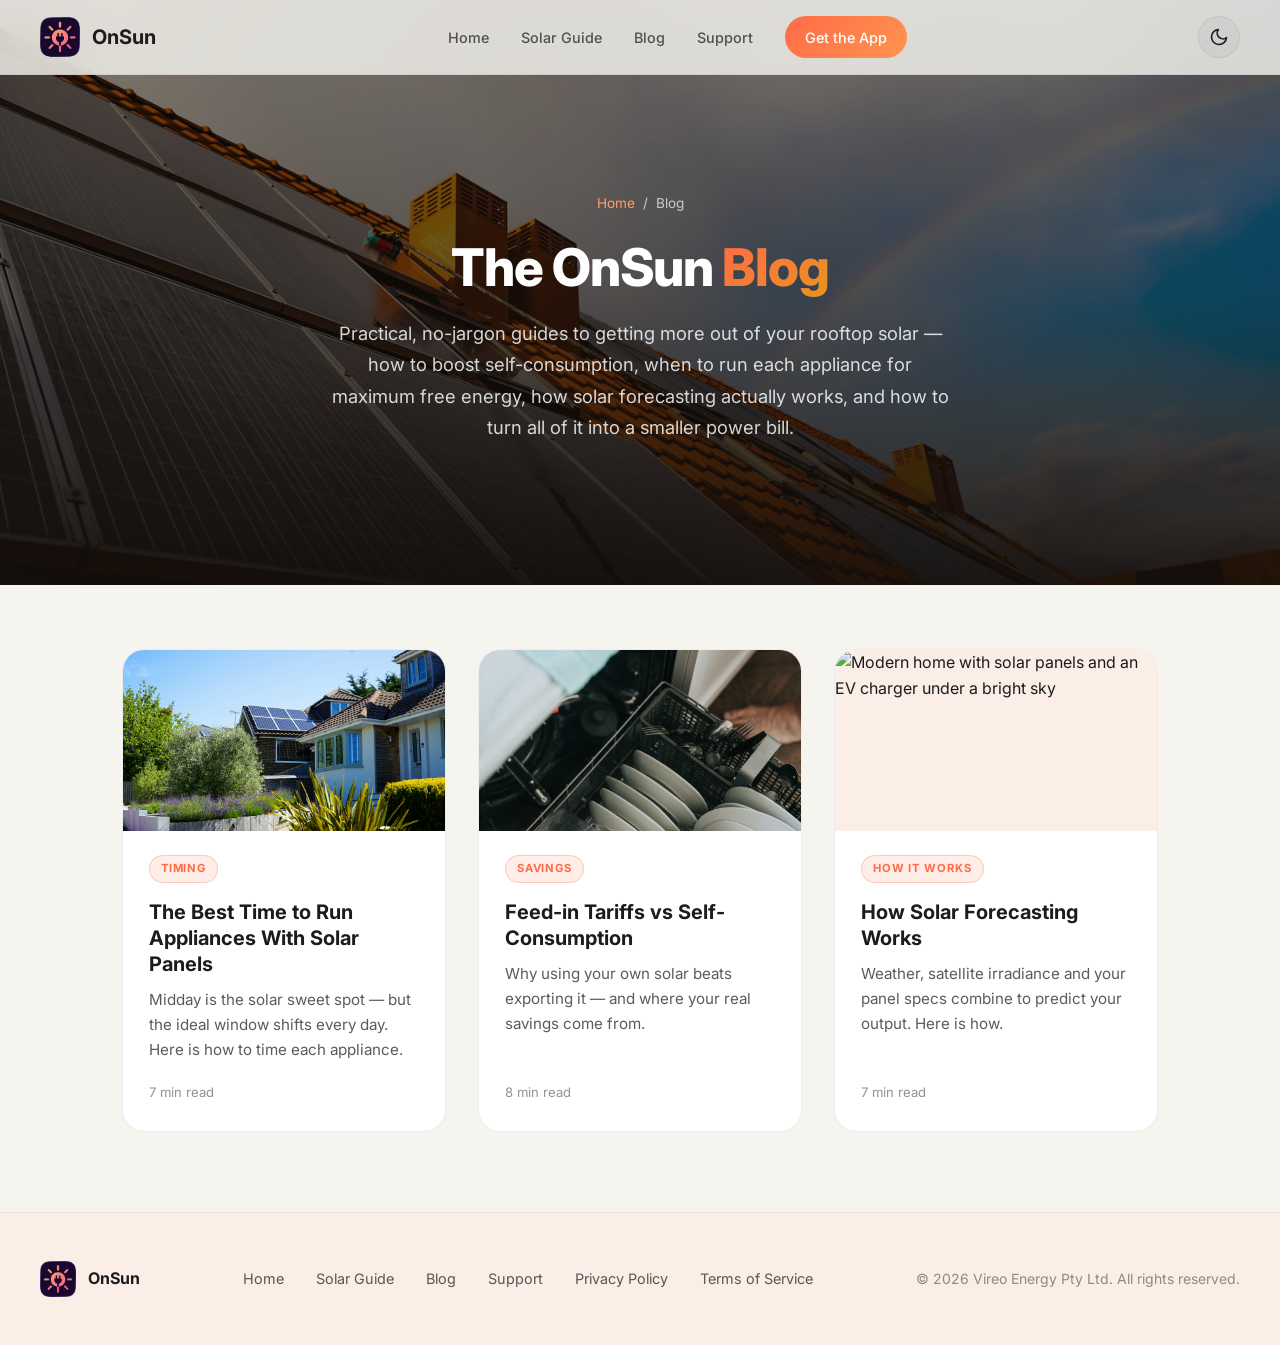
==== blog/index.html @ 66eafb75 "feat(site): redesign site + legal docs to Apricot theme with light/dark toggle + SEO blog Redesign t" ====
<!DOCTYPE html>
<html lang="en" data-theme="light">
<head>
  <!-- Google tag (gtag.js) -->
  <script async src="https://www.googletagmanager.com/gtag/js?id=G-8LWRQXQ2J5"></script>
  <script>
    window.dataLayer = window.dataLayer || [];
    function gtag(){dataLayer.push(arguments);}
    gtag('js', new Date());
    gtag('config', 'G-8LWRQXQ2J5');
  </script>
  <!-- Theme bootstrap (anti-flash): apply saved theme before paint; light (white) default -->
    <script>(function(){try{var t=localStorage.getItem('onsun-theme');document.documentElement.setAttribute('data-theme',t==='dark'?'dark':'light');}catch(e){document.documentElement.setAttribute('data-theme','light');}})();</script>
  <meta charset="UTF-8">
  <meta name="viewport" content="width=device-width, initial-scale=1.0">
  <meta name="theme-color" content="#f6f4ef">
  <title>OnSun Blog — Solar Savings, Self-Consumption & Forecasting Tips</title>
  <meta name="description" content="Practical guides on getting more from your rooftop solar: the best time to run appliances, feed-in tariffs vs self-consumption, how solar forecasting works, and how to cut your power bill.">
  <meta name="robots" content="index, follow, max-snippet:-1, max-image-preview:large">
  <meta name="author" content="Vireo Energy Pty Ltd">
  <link rel="canonical" href="https://onsun.app/blog/index.html">
  <link rel="sitemap" type="application/xml" href="https://onsun.app/sitemap.xml">
  <link rel="alternate" hreflang="en" href="https://onsun.app/blog/index.html">
  <link rel="alternate" hreflang="x-default" href="https://onsun.app/blog/index.html">
  <link rel="icon" type="image/svg+xml" href="../assets/favicon/favicon.svg">
  <link rel="icon" type="image/png" sizes="96x96" href="../assets/favicon/favicon-96x96.png">
  <link rel="icon" sizes="any" href="../assets/favicon/favicon.ico">
  <link rel="apple-touch-icon" href="../assets/favicon/apple-touch-icon.png">
  <link rel="manifest" href="../assets/favicon/site.webmanifest">
  <meta property="og:title" content="OnSun Blog — Solar Savings, Self-Consumption & Forecasting Tips">
  <meta property="og:description" content="Practical guides on getting more from your rooftop solar: the best time to run appliances, feed-in tariffs vs self-consumption, how solar forecasting works, and how to cut your power bill.">
  <meta property="og:image" content="https://onsun.app/assets/joshua-bowers-0SyvPKyZc-M-unsplash.jpg">
  <meta property="og:url" content="https://onsun.app/blog/index.html">
  <meta property="og:type" content="article">
  <meta property="og:site_name" content="OnSun">
  <meta name="twitter:card" content="summary_large_image">
  <meta name="twitter:title" content="OnSun Blog — Solar Savings, Self-Consumption & Forecasting Tips">
  <meta name="twitter:description" content="Practical guides on getting more from your rooftop solar: the best time to run appliances, feed-in tariffs vs self-consumption, how solar forecasting works, and how to cut your power bill.">
  <meta name="twitter:image" content="https://onsun.app/assets/joshua-bowers-0SyvPKyZc-M-unsplash.jpg">
  <link rel="preconnect" href="https://fonts.googleapis.com">
  <link rel="preconnect" href="https://fonts.gstatic.com" crossorigin>
  <link href="https://fonts.googleapis.com/css2?family=Inter:wght@400;500;600;700;800&display=swap" rel="stylesheet">
  <link rel="stylesheet" href="../assets/css/onsun.css">

  <!-- Structured Data - Blog WebPage -->
  <script type="application/ld+json">
  {
    "@context": "https://schema.org",
    "@type": "Blog",
    "name": "OnSun Blog",
    "description": "Practical guides on getting more from your rooftop solar: the best time to run appliances, feed-in tariffs vs self-consumption, how solar forecasting works, and how to cut your power bill.",
    "url": "https://onsun.app/blog/index.html",
    "publisher": {
      "@type": "Organization",
      "name": "Vireo Energy Pty Ltd",
      "logo": {
        "@type": "ImageObject",
        "url": "https://onsun.app/assets/image%20367.png"
      }
    },
    "blogPost": [
      {
        "@type": "BlogPosting",
        "headline": "The Best Time to Run Appliances With Solar Panels",
        "description": "Midday is the solar sweet spot — but the ideal window shifts every day. Here is how to time each appliance.",
        "url": "https://onsun.app/blog/best-time-to-run-appliances-with-solar.html",
        "image": "https://onsun.app/assets/watt-a-lot-gqpuuF3a2tY-unsplash.jpg",
        "author": { "@type": "Organization", "name": "Vireo Energy Pty Ltd" }
      },
      {
        "@type": "BlogPosting",
        "headline": "Feed-in Tariffs vs Self-Consumption",
        "description": "Why using your own solar beats exporting it — and where your real savings come from.",
        "url": "https://onsun.app/blog/feed-in-tariff-vs-self-consumption.html",
        "image": "https://onsun.app/assets/nathan-dumlao-mAWTLZIjI8k-unsplash.jpg",
        "author": { "@type": "Organization", "name": "Vireo Energy Pty Ltd" }
      },
      {
        "@type": "BlogPosting",
        "headline": "How Solar Forecasting Works",
        "description": "Weather, satellite irradiance and your panel specs combine to predict your output. Here is how.",
        "url": "https://onsun.app/blog/how-solar-forecasting-works.html",
        "image": "https://onsun.app/assets/zaptec-DQQ2jvg-mjI-unsplash.jpg",
        "author": { "@type": "Organization", "name": "Vireo Energy Pty Ltd" }
      }
    ]
  }
  </script>

  <!-- Structured Data - BreadcrumbList -->
  <script type="application/ld+json">
  {
    "@context": "https://schema.org",
    "@type": "BreadcrumbList",
    "itemListElement": [
      {
        "@type": "ListItem",
        "position": 1,
        "name": "Home",
        "item": "https://onsun.app"
      },
      {
        "@type": "ListItem",
        "position": 2,
        "name": "Blog",
        "item": "https://onsun.app/blog/index.html"
      }
    ]
  }
  </script>
</head>
<body>
  <!-- Navigation -->
  <nav id="navbar">
    <div class="nav-container">
      <a href="../index.html" class="nav-logo">
        <img src="../assets/image%20367.png" alt="OnSun solar forecast app logo" width="400" height="400">
        <span>OnSun</span>
      </a>
      <div class="nav-links" id="nav-links">
        <a href="../index.html" class="nav-link-item">Home</a>
        <a href="../solar-guide.html" class="nav-link-item">Solar Guide</a>
        <a href="index.html" class="nav-link-item">Blog</a>
        <a href="../support.html" class="nav-link-item">Support</a>
        <a href="../index.html#download" class="nav-cta nav-link-item">Get the App</a>
      </div>
      <div class="nav-actions">
        <button class="theme-toggle" type="button" aria-label="Switch to light theme" aria-pressed="false" title="Toggle light / dark theme">
          <svg class="icon-sun" viewBox="0 0 24 24" fill="none" stroke="currentColor" stroke-width="2" stroke-linecap="round" stroke-linejoin="round"><circle cx="12" cy="12" r="4"></circle><path d="M12 2v2M12 20v2M4.93 4.93l1.41 1.41M17.66 17.66l1.41 1.41M2 12h2M20 12h2M4.93 19.07l1.41-1.41M17.66 6.34l1.41-1.41"></path></svg>
          <svg class="icon-moon" viewBox="0 0 24 24" fill="none" stroke="currentColor" stroke-width="2" stroke-linecap="round" stroke-linejoin="round"><path d="M21 12.79A9 9 0 1 1 11.21 3 7 7 0 0 0 21 12.79z"></path></svg>
        </button>
        <button class="nav-hamburger" id="nav-hamburger" aria-label="Toggle menu" aria-expanded="false">
          <span></span><span></span><span></span>
        </button>
      </div>
    </div>
  </nav>

  <!-- Hero with real photo -->
  <section class="guide-hero">
    <div class="guide-hero-bg">
      <img src="../assets/joshua-bowers-0SyvPKyZc-M-unsplash.jpg" alt="Rooftop solar panels glowing under a clear blue sky on a sunny day" width="2400" height="1600">
    </div>
    <div class="guide-hero-content">
      <div class="breadcrumb">
        <a href="../index.html">Home</a>
        <span>/</span>
        <span>Blog</span>
      </div>
      <h1>The OnSun <span>Blog</span></h1>
      <p class="lead">
        Practical, no-jargon guides to getting more out of your rooftop solar — how to boost self-consumption, when to run each appliance for maximum free energy, how solar forecasting actually works, and how to turn all of it into a smaller power bill.
      </p>
    </div>
  </section>

  <!-- Blog cards -->
  <section class="blog-section">
    <div class="blog-grid">
      <a class="blog-card" href="best-time-to-run-appliances-with-solar.html">
        <div class="blog-card-media"><img src="../assets/watt-a-lot-gqpuuF3a2tY-unsplash.jpg" alt="Rooftop solar panels with a rainbow arcing across the sky behind them" loading="lazy"></div>
        <div class="blog-card-body">
          <span class="blog-card-tag">Timing</span>
          <h2 class="blog-card-title">The Best Time to Run Appliances With Solar Panels</h2>
          <p class="blog-card-excerpt">Midday is the solar sweet spot — but the ideal window shifts every day. Here is how to time each appliance.</p>
          <div class="blog-card-meta"><span>7 min read</span></div>
        </div>
      </a>

      <a class="blog-card" href="feed-in-tariff-vs-self-consumption.html">
        <div class="blog-card-media"><img src="../assets/nathan-dumlao-mAWTLZIjI8k-unsplash.jpg" alt="Person reviewing a household electricity bill at a kitchen table" loading="lazy"></div>
        <div class="blog-card-body">
          <span class="blog-card-tag">Savings</span>
          <h2 class="blog-card-title">Feed-in Tariffs vs Self-Consumption</h2>
          <p class="blog-card-excerpt">Why using your own solar beats exporting it — and where your real savings come from.</p>
          <div class="blog-card-meta"><span>8 min read</span></div>
        </div>
      </a>

      <a class="blog-card" href="how-solar-forecasting-works.html">
        <div class="blog-card-media"><img src="../assets/zaptec-DQQ2jvg-mjI-unsplash.jpg" alt="Modern home with solar panels and an EV charger under a bright sky" loading="lazy"></div>
        <div class="blog-card-body">
          <span class="blog-card-tag">How it works</span>
          <h2 class="blog-card-title">How Solar Forecasting Works</h2>
          <p class="blog-card-excerpt">Weather, satellite irradiance and your panel specs combine to predict your output. Here is how.</p>
          <div class="blog-card-meta"><span>7 min read</span></div>
        </div>
      </a>
    </div>
  </section>

  <!-- Footer -->
  <footer>
    <div class="footer-container">
      <div class="footer-logo">
        <img src="../assets/image%20367.png" alt="OnSun solar forecast app logo" width="400" height="400">
        <span>OnSun</span>
      </div>
      <div class="footer-links">
        <a href="../index.html">Home</a>
        <a href="../solar-guide.html">Solar Guide</a>
        <a href="index.html">Blog</a>
        <a href="../support.html">Support</a>
        <a href="../privacy-policy.html">Privacy Policy</a>
        <a href="../terms-of-service.html">Terms of Service</a>
      </div>
      <div class="footer-copyright">&copy; 2026 Vireo Energy Pty Ltd. All rights reserved.</div>
    </div>
  </footer>

  <script src="../assets/js/onsun.js" defer></script>
</body>
</html>
---- assets/css/onsun.css ----
/* ==========================================================================
   OnSun — Apricot theme system (website)
   --------------------------------------------------------------------------
   Single source of truth for the marketing + legal + blog pages. Mirrors the
   Flutter app's "Apricot" design language:

     • Light  ("Apricot Paper") — warm cream canvas, white cards, ink text,
                                   coral + peach brand, deep-green savings.
     • Dark   ("Apricot Night") — warm espresso canvas, lifted warm cards,
                                   cream text, brightened coral + gold brand,
                                   mint savings. This is the DEFAULT theme.

   Theme is selected via [data-theme] on <html> (set by an anti-flash inline
   script + assets/js/onsun.js). Dark is the default; light is an override.
   Every colour is a CSS variable so the toggle is a single attribute flip.
   Legacy variable names (--bg-primary, --accent-pink, …) are kept as aliases
   so existing page markup needs no per-rule rewrites.
   ========================================================================== */

/* --------------------------------------------------------------------------
   1. Design tokens
   -------------------------------------------------------------------------- */
:root {
  /* LIGHT — Apricot Paper (DEFAULT / white theme — mirrors the app) */
  --bg-primary: #f6f4ef;
  --bg-secondary: #fbeee7;
  --bg-card: #ffffff;
  --bg-card-2: #ffffff;
  --surface-soft: rgba(28, 28, 30, 0.03);

  --ink: #1c1c1e;
  --text-primary: #1c1c1e;
  --text-secondary: rgba(28, 28, 30, 0.72);
  --text-muted: rgba(28, 28, 30, 0.48);

  --coral: #ff6b47;
  --coral-2: #f5512e;
  --peach: #ff9e6b;
  --gold: #e8941f;
  --green: #1a8f3f;

  --border: rgba(28, 28, 30, 0.08);
  --border-strong: rgba(28, 28, 30, 0.14);
  --hairline: rgba(28, 28, 30, 0.06);

  --nav-bg: rgba(246, 244, 239, 0.82);
  --nav-bg-solid: rgba(246, 244, 239, 0.95);
  --nav-bg-mobile: rgba(246, 244, 239, 0.98);

  --gradient-accent: linear-gradient(135deg, #ff6b47 0%, #ff9450 100%);
  --gradient-warm: linear-gradient(135deg, #ff6b47 0%, #e8941f 100%);
  --gradient-hero:
    radial-gradient(ellipse 80% 60% at 12% -5%, rgba(255, 231, 223, 0.95) 0%, transparent 60%),
    radial-gradient(ellipse 70% 55% at 88% 8%, rgba(255, 241, 201, 0.85) 0%, transparent 58%),
    radial-gradient(ellipse 95% 75% at 50% 108%, rgba(229, 224, 214, 0.7) 0%, transparent 62%),
    #f6f4ef;
  --gradient-glow: radial-gradient(ellipse at 50% 0%, rgba(255, 107, 71, 0.1) 0%, transparent 55%);
  --gradient-coral-block: linear-gradient(135deg, #ff6b47 0%, #ff9450 55%, #f0a52e 100%);

  --shadow-card: 0 20px 50px rgba(214, 138, 90, 0.16);
  --shadow-card-hover: 0 28px 60px rgba(214, 138, 90, 0.24);
  --shadow-coral: 0 16px 40px rgba(255, 107, 71, 0.3);

  --chip-bg: rgba(255, 107, 71, 0.12);
  --chip-border: rgba(255, 107, 71, 0.28);
  --code-bg: rgba(255, 107, 71, 0.12);

  --orb-1: rgba(255, 167, 122, 0.35);
  --orb-2: rgba(255, 224, 150, 0.4);
  --orb-3: rgba(255, 190, 140, 0.32);

  /* Radii (mirrors the app's AppShapes scale) */
  --r-hero: 26px;
  --r-card: 22px;
  --r-panel: 18px;
  --r-media: 14px;
  --r-pill: 999px;

  /* Legacy aliases (kept so old rules / inline refs resolve) */
  --accent-pink: var(--coral);
  --accent-coral: var(--coral-2);
  --accent-teal: var(--gold);
  --accent-green: var(--green);

  color-scheme: light;
}

[data-theme="dark"] {
  /* DARK — the original OnSun website palette (midnight indigo + pink + teal),
     preserved as the dark option per request. */
  --bg-primary: #0a0a1a;
  --bg-secondary: #12122a;
  --bg-card: #1a1a3e;
  --bg-card-2: #222252;
  --surface-soft: rgba(255, 255, 255, 0.03);

  --ink: #ffffff;
  --text-primary: #ffffff;
  --text-secondary: #a0a0b8;
  --text-muted: #6b6b8a;

  --coral: #ff4d8d;
  --coral-2: #ff6b6b;
  --peach: #ff6b6b;
  --gold: #00d4aa;
  --green: #00d4aa;

  --border: rgba(255, 255, 255, 0.08);
  --border-strong: rgba(255, 255, 255, 0.12);
  --hairline: rgba(255, 255, 255, 0.05);

  --nav-bg: rgba(10, 10, 26, 0.8);
  --nav-bg-solid: rgba(10, 10, 26, 0.95);
  --nav-bg-mobile: rgba(10, 10, 26, 0.98);

  --gradient-accent: linear-gradient(135deg, #ff4d8d 0%, #ff6b6b 100%);
  --gradient-warm: linear-gradient(135deg, #ff4d8d 0%, #ff6b6b 100%);
  --gradient-hero: linear-gradient(135deg, #0a0a1a 0%, #1a1a3e 50%, #0d0d24 100%);
  --gradient-glow: radial-gradient(ellipse at 50% 0%, rgba(255, 77, 141, 0.3) 0%, transparent 50%);
  --gradient-coral-block: linear-gradient(135deg, #0a0a1a 0%, #1a1a3e 50%, #0d0d24 100%);

  --shadow-card: 0 20px 60px rgba(0, 0, 0, 0.3);
  --shadow-card-hover: 0 30px 60px rgba(0, 0, 0, 0.45);
  --shadow-coral: 0 10px 30px rgba(255, 77, 141, 0.4);

  --chip-bg: rgba(255, 77, 141, 0.15);
  --chip-border: rgba(255, 77, 141, 0.3);
  --code-bg: rgba(255, 77, 141, 0.15);

  --orb-1: rgba(255, 77, 141, 0.6);
  --orb-2: rgba(0, 212, 170, 0.4);
  --orb-3: rgba(255, 107, 107, 0.5);

  color-scheme: dark;
}

/* --------------------------------------------------------------------------
   2. Reset + base
   -------------------------------------------------------------------------- */
* { margin: 0; padding: 0; box-sizing: border-box; }

html { scroll-behavior: smooth; -webkit-text-size-adjust: 100%; }

body {
  font-family: 'Inter', -apple-system, BlinkMacSystemFont, 'Segoe UI', Roboto, sans-serif;
  background: var(--bg-primary);
  color: var(--text-primary);
  line-height: 1.6;
  overflow-x: hidden;
  -webkit-font-smoothing: antialiased;
  -moz-osx-font-smoothing: grayscale;
  transition: background 0.4s ease, color 0.4s ease;
}

img { max-width: 100%; }
::selection { background: rgba(255, 122, 83, 0.3); color: var(--text-primary); }

/* --------------------------------------------------------------------------
   3. Animations
   -------------------------------------------------------------------------- */
@keyframes fadeInUp { from { opacity: 0; transform: translateY(40px); } to { opacity: 1; transform: translateY(0); } }
@keyframes fadeIn { from { opacity: 0; } to { opacity: 1; } }
@keyframes float { 0%, 100% { transform: translateY(0); } 50% { transform: translateY(-20px); } }
@keyframes pulse { 0%, 100% { transform: scale(1); } 50% { transform: scale(1.05); } }
@keyframes glow {
  0%, 100% { box-shadow: 0 10px 30px rgba(255, 122, 83, 0.35); }
  50% { box-shadow: 0 14px 44px rgba(255, 122, 83, 0.5), 0 0 60px rgba(255, 122, 83, 0.25); }
}
@keyframes rotate { from { transform: rotate(0deg); } to { transform: rotate(360deg); } }
@keyframes slideInLeft { from { opacity: 0; transform: translateX(-60px); } to { opacity: 1; transform: translateX(0); } }
@keyframes slideInRight { from { opacity: 0; transform: translateX(60px); } to { opacity: 1; transform: translateX(0); } }
@keyframes float-orb {
  0%, 100% { transform: translate(0, 0) scale(1); }
  33% { transform: translate(60px, -40px) scale(1.1); }
  66% { transform: translate(-40px, 60px) scale(0.95); }
}

.animate-on-scroll {
  opacity: 0;
  transform: translateY(30px);
  transition: all 0.8s cubic-bezier(0.4, 0, 0.2, 1);
}
.animate-on-scroll.visible { opacity: 1; transform: translateY(0); }

/* --------------------------------------------------------------------------
   4. Navigation
   -------------------------------------------------------------------------- */
nav {
  position: fixed;
  top: 0; left: 0; right: 0;
  z-index: 1000;
  isolation: isolate;
  padding: 1rem 2rem;
  background: var(--nav-bg);
  backdrop-filter: blur(20px);
  -webkit-backdrop-filter: blur(20px);
  border-bottom: 1px solid var(--hairline);
  transition: background 0.3s ease, padding 0.3s ease, border-color 0.3s ease;
}
nav.scrolled { background: var(--nav-bg-solid); padding: 0.75rem 2rem; }

.nav-container {
  max-width: 1200px;
  margin: 0 auto;
  display: flex;
  justify-content: space-between;
  align-items: center;
  gap: 1rem;
}

.nav-logo { display: flex; align-items: center; gap: 0.75rem; text-decoration: none; }
.nav-logo img { width: 40px; height: 40px; border-radius: 10px; }
.nav-logo span { font-weight: 700; font-size: 1.25rem; color: var(--text-primary); }

.nav-links { display: flex; gap: 2rem; align-items: center; }
.nav-links a {
  color: var(--text-secondary);
  text-decoration: none;
  font-weight: 500;
  font-size: 0.9rem;
  transition: color 0.3s ease;
}
.nav-links a:hover { color: var(--coral); }

.nav-cta {
  background: var(--gradient-accent);
  color: #fff !important;
  padding: 0.6rem 1.25rem;
  border-radius: var(--r-pill);
  font-weight: 600;
  transition: transform 0.3s ease, box-shadow 0.3s ease;
}
.nav-cta:hover { transform: translateY(-2px); box-shadow: var(--shadow-coral); }

/* Right-aligned cluster: theme toggle + hamburger */
.nav-actions { display: flex; align-items: center; gap: 0.6rem; }

/* Theme toggle */
.theme-toggle {
  display: inline-flex;
  align-items: center;
  justify-content: center;
  width: 42px; height: 42px;
  border-radius: 50%;
  background: var(--surface-soft);
  border: 1px solid var(--border);
  color: var(--text-primary);
  cursor: pointer;
  transition: transform 0.25s ease, border-color 0.25s ease, color 0.25s ease, background 0.25s ease;
  flex-shrink: 0;
  -webkit-tap-highlight-color: transparent;
}
.theme-toggle:hover { border-color: var(--coral); color: var(--coral); transform: translateY(-1px); }
.theme-toggle:active { transform: scale(0.94); }
.theme-toggle svg { width: 20px; height: 20px; display: block; }
.theme-toggle .icon-sun { display: none; }
.theme-toggle .icon-moon { display: block; }
[data-theme="dark"] .theme-toggle .icon-sun { display: block; }
[data-theme="dark"] .theme-toggle .icon-moon { display: none; }

/* Hamburger */
.nav-hamburger {
  display: none;
  flex-direction: column;
  justify-content: center;
  gap: 5px;
  background: none;
  border: none;
  cursor: pointer;
  padding: 4px;
  z-index: 1100;
}
.nav-hamburger span {
  display: block; width: 24px; height: 2px;
  background: var(--text-primary); border-radius: 2px;
  transition: all 0.3s ease; transform-origin: center;
}
.nav-hamburger.open span:nth-child(1) { transform: translateY(7px) rotate(45deg); }
.nav-hamburger.open span:nth-child(2) { opacity: 0; transform: scaleX(0); }
.nav-hamburger.open span:nth-child(3) { transform: translateY(-7px) rotate(-45deg); }

@media (max-width: 768px) {
  .nav-hamburger { display: flex; }
  .nav-links {
    display: none; flex-direction: column; align-items: stretch;
    position: absolute; top: 100%; left: 0; right: 0;
    background: var(--nav-bg-mobile);
    backdrop-filter: blur(20px); -webkit-backdrop-filter: blur(20px);
    border-bottom: 1px solid var(--border);
    padding: 1rem 1.5rem 1.5rem; gap: 0; z-index: 999;
  }
  .nav-links.open { display: flex; }
  .nav-link-item {
    padding: 0.85rem 0;
    border-bottom: 1px solid var(--hairline);
    font-size: 1rem !important;
    color: var(--text-secondary);
    text-decoration: none;
    font-weight: 500;
    transition: color 0.2s ease;
  }
  .nav-link-item:last-child { border-bottom: none; }
  .nav-link-item:hover { color: var(--coral); }
  .nav-cta.nav-link-item {
    margin-top: 0.75rem; padding: 0.75rem 1.25rem !important;
    text-align: center; border-radius: var(--r-pill); border-bottom: none;
    background: var(--gradient-accent); color: #fff !important;
  }
}

/* --------------------------------------------------------------------------
   5. Buttons
   -------------------------------------------------------------------------- */
.btn-primary {
  display: inline-flex; align-items: center; gap: 0.75rem;
  background: var(--gradient-accent);
  color: #fff;
  padding: 1rem 2rem;
  border-radius: var(--r-pill);
  text-decoration: none;
  font-weight: 600; font-size: 1rem;
  white-space: nowrap;
  transition: transform 0.3s ease, box-shadow 0.3s ease;
  border: none; cursor: pointer;
  animation: glow 3.5s ease-in-out infinite;
}
.btn-primary:hover { transform: translateY(-3px); box-shadow: 0 15px 40px rgba(255, 122, 83, 0.5); }

.btn-secondary {
  display: inline-flex; align-items: center; gap: 0.75rem;
  background: transparent;
  color: var(--text-primary);
  padding: 1rem 2rem;
  border-radius: var(--r-pill);
  text-decoration: none;
  font-weight: 600; font-size: 1rem;
  border: 2px solid var(--border-strong);
  transition: all 0.3s ease; cursor: pointer;
}
.btn-secondary:hover { border-color: var(--coral); color: var(--coral); transform: translateY(-3px); }

/* --------------------------------------------------------------------------
   6. Hero (home)
   -------------------------------------------------------------------------- */
.hero {
  min-height: 100vh;
  display: flex; align-items: center; justify-content: center;
  padding: 8rem 2rem 4rem;
  background: var(--gradient-hero);
  position: relative; overflow: hidden;
}
.hero::before { content: ''; position: absolute; inset: 0; background: var(--gradient-glow); pointer-events: none; }

.hero-particles { position: absolute; inset: 0; overflow: hidden; pointer-events: none; }
.particle {
  position: absolute; width: 4px; height: 4px;
  background: var(--coral); border-radius: 50%;
  opacity: 0.35; animation: float 8s ease-in-out infinite;
}

.hero-container {
  max-width: 1200px; margin: 0 auto;
  display: grid; grid-template-columns: 1fr 1fr; gap: 4rem;
  align-items: center; position: relative; z-index: 1;
}
.hero-content { animation: fadeInUp 1s ease-out; }

.hero-badge {
  display: inline-flex; align-items: center; gap: 0.5rem;
  background: var(--chip-bg);
  border: 1px solid var(--chip-border);
  padding: 0.5rem 1rem; border-radius: var(--r-pill);
  font-size: 0.85rem; font-weight: 600; color: var(--coral);
  margin-bottom: 1.5rem;
  animation: fadeInUp 1s ease-out 0.1s both;
}
.hero-badge::before {
  content: ''; width: 16px; height: 16px;
  background-image: url("data:image/svg+xml,%3Csvg xmlns='http://www.w3.org/2000/svg' viewBox='0 0 24 24' fill='none' stroke='%23ff7a53' stroke-width='2' stroke-linecap='round' stroke-linejoin='round'%3E%3Ccircle cx='12' cy='12' r='5'%3E%3C/circle%3E%3Cline x1='12' y1='1' x2='12' y2='3'%3E%3C/line%3E%3Cline x1='12' y1='21' x2='12' y2='23'%3E%3C/line%3E%3Cline x1='4.22' y1='4.22' x2='5.64' y2='5.64'%3E%3C/line%3E%3Cline x1='18.36' y1='18.36' x2='19.78' y2='19.78'%3E%3C/line%3E%3Cline x1='1' y1='12' x2='3' y2='12'%3E%3C/line%3E%3Cline x1='21' y1='12' x2='23' y2='12'%3E%3C/line%3E%3Cline x1='4.22' y1='19.78' x2='5.64' y2='18.36'%3E%3C/line%3E%3Cline x1='18.36' y1='5.64' x2='19.78' y2='4.22'%3E%3C/line%3E%3C/svg%3E");
  background-size: contain; background-repeat: no-repeat;
}

.hero-title {
  font-size: clamp(2.5rem, 5vw, 4rem);
  font-weight: 800; line-height: 1.1; margin-bottom: 1.5rem;
  animation: fadeInUp 1s ease-out 0.2s both;
  letter-spacing: -0.02em;
}
.hero-title span {
  background: var(--gradient-accent);
  -webkit-background-clip: text; -webkit-text-fill-color: transparent; background-clip: text;
}

.hero-description {
  font-size: 1.15rem; color: var(--text-secondary);
  margin-bottom: 2rem; max-width: 500px;
  animation: fadeInUp 1s ease-out 0.3s both;
}

.hero-cta { display: flex; gap: 1rem; flex-wrap: wrap; animation: fadeInUp 1s ease-out 0.4s both; }

.hero-visual { position: relative; animation: fadeInUp 1s ease-out 0.5s both; }
.phone-mockup {
  position: relative; width: 100%; max-width: 350px; margin: 0 auto;
  aspect-ratio: 918 / 1900; animation: float 6s ease-in-out infinite;
}
.phone-mockup img { position: absolute; inset: 0; width: 100%; height: 100%; object-fit: contain; border-radius: 40px; }
.phone-glow {
  position: absolute; top: 50%; left: 50%; transform: translate(-50%, -50%);
  width: 120%; height: 120%;
  background: radial-gradient(ellipse, rgba(255, 122, 83, 0.3) 0%, transparent 70%);
  pointer-events: none; animation: pulse 4s ease-in-out infinite;
}

/* --------------------------------------------------------------------------
   7. Generic section header
   -------------------------------------------------------------------------- */
.section-header { text-align: center; margin-bottom: 4rem; }
.section-tag {
  display: inline-block; color: var(--coral);
  font-weight: 700; font-size: 0.875rem;
  text-transform: uppercase; letter-spacing: 2px; margin-bottom: 1rem;
}
.section-title { font-size: clamp(2rem, 4vw, 3rem); font-weight: 700; margin-bottom: 1rem; letter-spacing: -0.01em; }
.section-subtitle { color: var(--text-secondary); font-size: 1.1rem; max-width: 600px; margin: 0 auto; }

/* --------------------------------------------------------------------------
   8. Features
   -------------------------------------------------------------------------- */
.features { padding: 6rem 2rem; background: var(--bg-primary); position: relative; }
.features-container { max-width: 1200px; margin: 0 auto; }
.features-grid { display: grid; grid-template-columns: repeat(auto-fit, minmax(300px, 1fr)); gap: 2rem; }

.feature-card {
  background: var(--bg-card);
  border: 1px solid var(--border);
  border-radius: var(--r-card);
  padding: 2rem;
  transition: transform 0.4s ease, border-color 0.4s ease, box-shadow 0.4s ease;
  position: relative; overflow: hidden;
}
.feature-card::before {
  content: ''; position: absolute; top: 0; left: 0; right: 0; height: 3px;
  background: var(--gradient-accent);
  transform: scaleX(0); transition: transform 0.4s ease;
}
.feature-card:hover { transform: translateY(-8px); border-color: var(--chip-border); box-shadow: var(--shadow-card); }
.feature-card:hover::before { transform: scaleX(1); }

.feature-icon {
  width: 60px; height: 60px;
  background: var(--chip-bg);
  border-radius: 16px;
  display: flex; align-items: center; justify-content: center;
  margin-bottom: 1.5rem; transition: all 0.3s ease;
}
.feature-icon svg { width: 28px; height: 28px; stroke: var(--coral); transition: stroke 0.3s ease; }
.feature-card:hover .feature-icon { background: var(--gradient-accent); transform: scale(1.1); }
.feature-card:hover .feature-icon svg { stroke: #fff; }

.feature-title { font-size: 1.25rem; font-weight: 600; margin-bottom: 0.75rem; }
.feature-description { color: var(--text-secondary); font-size: 0.95rem; line-height: 1.7; }

/* --------------------------------------------------------------------------
   9. Photo statement (over photo — stays light-on-dark in both themes)
   -------------------------------------------------------------------------- */
.photo-statement { position: relative; overflow: hidden; min-height: 520px; display: flex; align-items: center; }
.photo-statement-bg {
  position: absolute; inset: 0;
  background-image: url('../engin-akyurt-yCYVV8-kQNM-unsplash.jpg');
  background-size: cover; background-position: center 40%;
  filter: brightness(0.35) saturate(0.85);
}
.photo-statement-overlay {
  position: absolute; inset: 0;
  background: linear-gradient(135deg, rgba(20, 14, 10, 0.72) 0%, rgba(255, 122, 83, 0.18) 100%);
}
.photo-statement-content { position: relative; z-index: 2; max-width: 700px; margin: 0 auto; padding: 5rem 2rem; text-align: center; }
.photo-statement-tag { display: inline-block; color: var(--peach); font-weight: 700; font-size: 0.8rem; letter-spacing: 0.12em; text-transform: uppercase; margin-bottom: 1.25rem; }
.photo-statement h2 { font-size: clamp(1.8rem, 4vw, 2.8rem); font-weight: 700; line-height: 1.2; color: #fff; margin-bottom: 1.25rem; }
.photo-statement h2 span { color: var(--peach); }
.photo-statement p { font-size: 1.1rem; line-height: 1.7; color: rgba(255, 255, 255, 0.82); margin-bottom: 2rem; }
.photo-statement-stats { display: flex; justify-content: center; gap: 3rem; margin-bottom: 2.5rem; flex-wrap: wrap; }
.photo-stat { text-align: center; }
.photo-stat-value { font-size: 2rem; font-weight: 800; color: var(--peach); line-height: 1; }
.photo-stat-label { font-size: 0.8rem; color: rgba(255, 255, 255, 0.65); margin-top: 0.4rem; text-transform: uppercase; letter-spacing: 0.05em; }
.photo-statement-cta {
  display: inline-flex; align-items: center; gap: 0.5rem;
  background: var(--coral); color: #fff; text-decoration: none;
  padding: 0.85rem 2rem; border-radius: var(--r-pill);
  font-weight: 600; font-size: 0.95rem; transition: all 0.2s ease;
}
.photo-statement-cta:hover { background: var(--coral-2); transform: translateY(-2px); }

/* --------------------------------------------------------------------------
   10. Showcase
   -------------------------------------------------------------------------- */
.showcase { padding: 6rem 2rem; background: var(--bg-secondary); position: relative; overflow: hidden; }
.showcase-bg { position: absolute; inset: 0; overflow: hidden; pointer-events: none; }
.glow-orb { position: absolute; border-radius: 50%; filter: blur(60px); animation: float-orb 15s ease-in-out infinite; }
.glow-orb-1 { width: 700px; height: 700px; background: radial-gradient(circle, var(--orb-1) 0%, transparent 70%); top: -10%; left: -10%; animation-delay: 0s; }
.glow-orb-2 { width: 600px; height: 600px; background: radial-gradient(circle, var(--orb-2) 0%, transparent 70%); bottom: -5%; right: -5%; animation-delay: -5s; }
.glow-orb-3 { width: 500px; height: 500px; background: radial-gradient(circle, var(--orb-3) 0%, transparent 70%); top: 30%; left: 40%; animation-delay: -10s; }

.showcase-container { max-width: 1200px; margin: 0 auto; position: relative; z-index: 1; }
.showcase-header { text-align: center; margin-bottom: 5rem; }
.showcase-grid { display: grid; grid-template-columns: repeat(2, 1fr); gap: 3rem; align-items: start; }

.showcase-card {
  background: var(--bg-card);
  border: 1px solid var(--border);
  border-radius: 32px; padding: 2.5rem;
  backdrop-filter: blur(10px);
  transition: transform 0.4s ease, border-color 0.4s ease, box-shadow 0.4s ease;
}
.showcase-card:hover { border-color: var(--chip-border); box-shadow: var(--shadow-card-hover); transform: translateY(-5px); }
.showcase-card-header { display: flex; align-items: center; gap: 1rem; margin-bottom: 1.5rem; }
.showcase-card-icon { width: 50px; height: 50px; background: var(--gradient-accent); border-radius: 14px; display: flex; align-items: center; justify-content: center; flex-shrink: 0; }
.showcase-card-icon svg { width: 24px; height: 24px; stroke: #fff; }
.showcase-card-title { font-size: 1.5rem; font-weight: 700; margin: 0; }
.showcase-card-title span { color: var(--gold); }
.showcase-card-description { color: var(--text-secondary); font-size: 1rem; line-height: 1.7; margin-bottom: 2rem; }

.showcase-phone { position: relative; text-align: center; }
.showcase-phone img { max-width: 280px; width: 100%; border-radius: 28px; box-shadow: var(--shadow-card); transition: transform 0.4s ease; }
.showcase-card:hover .showcase-phone img { transform: scale(1.03); }

.showcase-highlights { display: flex; flex-wrap: wrap; gap: 1rem; margin-top: 2rem; justify-content: center; }
.highlight-tag {
  display: inline-flex; align-items: center; gap: 0.5rem;
  background: var(--chip-bg); border: 1px solid var(--chip-border);
  padding: 0.5rem 1rem; border-radius: var(--r-pill);
  font-size: 0.85rem; font-weight: 500; color: var(--text-primary);
}
.highlight-tag svg { width: 14px; height: 14px; stroke: var(--coral); }

.showcase-row { display: grid; grid-template-columns: 1fr 1fr; gap: 3rem; align-items: center; margin-bottom: 2rem; }
.showcase-row:last-child { margin-bottom: 0; }
.showcase-row:nth-child(even) { direction: rtl; }
.showcase-row:nth-child(even) > * { direction: ltr; }
.showcase-content h3 { font-size: 2rem; font-weight: 700; margin-bottom: 1rem; }
.showcase-content h3 span { color: var(--gold); }
.showcase-content p { color: var(--text-secondary); font-size: 1.1rem; line-height: 1.7; margin-bottom: 2rem; }
.showcase-stats { display: flex; gap: 2rem; }
.stat { text-align: left; }
.stat-value {
  font-size: 2rem; font-weight: 800;
  background: var(--gradient-accent);
  -webkit-background-clip: text; -webkit-text-fill-color: transparent; background-clip: text;
  line-height: 1;
}
.stat-label { font-size: 0.9rem; color: var(--text-secondary); margin-top: 0.25rem; }

.showcase-image { text-align: center; position: relative; padding: 2rem 0; align-self: start; }
.showcase-image-inner { aspect-ratio: 918 / 1900; max-width: 320px; margin: 0 auto; position: relative; }
.showcase-image::before {
  content: ''; position: absolute; top: 50%; left: 50%; transform: translate(-50%, -50%);
  width: 140%; height: 120%;
  background: radial-gradient(ellipse at center, rgba(255, 122, 83, 0.28) 0%, rgba(255, 122, 83, 0.08) 40%, transparent 70%);
  pointer-events: none; z-index: -1;
}
.showcase-image img { position: absolute; inset: 0; width: 100%; height: 100%; object-fit: contain; border-radius: 32px; transition: transform 0.4s ease; z-index: 1; }
.showcase-image img:hover { transform: scale(1.02); }

/* --------------------------------------------------------------------------
   11. Benefits
   -------------------------------------------------------------------------- */
.benefits { padding: 6rem 2rem; background: var(--bg-primary); }
.benefits-container { max-width: 1200px; margin: 0 auto; }
.benefits-grid { display: grid; grid-template-columns: repeat(3, 1fr); gap: 2rem; }
.benefit-item { text-align: center; padding: 2rem; }
.benefit-icon {
  width: 80px; height: 80px; margin: 0 auto 1.5rem;
  background: var(--gradient-accent); border-radius: 24px;
  display: flex; align-items: center; justify-content: center;
  box-shadow: var(--shadow-coral); transition: all 0.3s ease;
}
.benefit-item:hover .benefit-icon { transform: translateY(-5px); box-shadow: 0 15px 50px rgba(255, 122, 83, 0.5); }
.benefit-icon svg { width: 36px; height: 36px; stroke: #fff; }
.benefit-title { font-size: 1.25rem; font-weight: 600; margin-bottom: 0.5rem; }
.benefit-description { color: var(--text-secondary); font-size: 0.95rem; }

/* --------------------------------------------------------------------------
   12. Guide / download CTA banner (home)
   -------------------------------------------------------------------------- */
.guide-banner { padding: 5rem 2rem; background: var(--bg-secondary); position: relative; overflow: hidden; }
.guide-banner-container { max-width: 1100px; margin: 0 auto; display: grid; grid-template-columns: 1fr 1fr; gap: 3rem; align-items: center; }
.guide-banner-photo { position: relative; border-radius: var(--r-card); overflow: hidden; max-height: 360px; }
.guide-banner-photo img { width: 100%; height: 100%; object-fit: cover; display: block; max-height: 360px; border-radius: var(--r-card); }
.guide-banner-content h2 { font-size: clamp(1.5rem, 3vw, 2rem); font-weight: 700; margin-bottom: 1rem; line-height: 1.25; }
.guide-banner-content h2 span { background: var(--gradient-accent); -webkit-background-clip: text; -webkit-text-fill-color: transparent; background-clip: text; }
.guide-banner-content p { color: var(--text-secondary); font-size: 1.05rem; line-height: 1.7; margin-bottom: 1.5rem; }
.guide-banner-link { display: inline-flex; align-items: center; gap: 0.5rem; color: var(--coral); font-weight: 600; font-size: 1rem; text-decoration: none; transition: gap 0.3s ease; }
.guide-banner-link:hover { gap: 0.85rem; }

/* --------------------------------------------------------------------------
   13. FAQ
   -------------------------------------------------------------------------- */
.faq { padding: 6rem 2rem; background: var(--bg-primary); }
.faq-container { max-width: 800px; margin: 0 auto; }
.faq-list { display: flex; flex-direction: column; gap: 1rem; }
.faq-item { background: var(--bg-card); border: 1px solid var(--border); border-radius: 20px; overflow: hidden; transition: border-color 0.3s ease; }
.faq-item:hover { border-color: var(--chip-border); }
.faq-question {
  width: 100%; background: none; border: none; color: var(--text-primary);
  font-family: inherit; font-size: 1.1rem; font-weight: 600; text-align: left;
  padding: 1.5rem 2rem; cursor: pointer;
  display: flex; justify-content: space-between; align-items: center; gap: 1rem;
  transition: color 0.3s ease;
}
.faq-question:hover { color: var(--coral); }
.faq-chevron { width: 20px; height: 20px; flex-shrink: 0; transition: transform 0.3s ease; stroke: var(--text-secondary); }
.faq-item.open .faq-chevron { transform: rotate(180deg); }
.faq-answer { max-height: 0; overflow: hidden; transition: max-height 0.4s ease; }
.faq-item.open .faq-answer { max-height: 600px; }
.faq-answer-inner { padding: 0 2rem 1.5rem; color: var(--text-secondary); font-size: 1rem; line-height: 1.8; }
.faq-answer-inner strong { color: var(--text-primary); }

/* --------------------------------------------------------------------------
   14. Download (home) — coral block in both themes
   -------------------------------------------------------------------------- */
.download { padding: 6rem 2rem; background: var(--gradient-coral-block); position: relative; overflow: hidden; text-align: center; color: #fff; }
.download::before { content: ''; position: absolute; inset: 0; background: radial-gradient(ellipse at 50% 0%, rgba(255, 255, 255, 0.18) 0%, transparent 55%); pointer-events: none; }
.download-container { max-width: 600px; margin: 0 auto; position: relative; z-index: 1; }
.download-logo { width: 100px; height: 100px; border-radius: 24px; margin-bottom: 2rem; box-shadow: 0 20px 60px rgba(0, 0, 0, 0.3); animation: pulse 3s ease-in-out infinite; }
.download-title { font-size: clamp(2rem, 4vw, 3rem); font-weight: 700; margin-bottom: 1rem; color: #fff; }
.download-description { color: rgba(255, 255, 255, 0.9); font-size: 1.1rem; margin-bottom: 2.5rem; }
.app-store-btn {
  display: inline-flex; align-items: center; gap: 1rem;
  background: #fff; color: #1c1c1e;
  padding: 1rem 2rem; border-radius: 16px;
  text-decoration: none; font-weight: 600;
  transition: transform 0.3s ease, box-shadow 0.3s ease;
  box-shadow: 0 10px 40px rgba(0, 0, 0, 0.25);
}
.app-store-btn:hover { transform: translateY(-3px); box-shadow: 0 20px 60px rgba(0, 0, 0, 0.35); }
.app-store-btn svg { width: 32px; height: 32px; }
.app-store-btn div { text-align: left; }
.app-store-btn small { display: block; font-size: 0.75rem; opacity: 0.7; font-weight: 500; }
.app-store-btn strong { display: block; font-size: 1.25rem; font-weight: 700; }
.cta-group { display: flex; flex-direction: column; align-items: center; gap: 0.5rem; }
.secondary-btn-wrapper { display: flex; align-items: flex-start; }
.android-coming-soon { font-size: 0.875rem; color: var(--text-secondary); margin: 0; font-weight: 500; }
.android-coming-soon-light { font-size: 0.875rem; color: rgba(255, 255, 255, 0.8); margin: 1rem 0 0; font-weight: 500; }

/* --------------------------------------------------------------------------
   15. Footer
   -------------------------------------------------------------------------- */
footer { padding: 3rem 2rem; background: var(--bg-secondary); border-top: 1px solid var(--hairline); }
.footer-container { max-width: 1200px; margin: 0 auto; display: flex; justify-content: space-between; align-items: center; flex-wrap: wrap; gap: 2rem; }
.footer-logo { display: flex; align-items: center; gap: 0.75rem; }
.footer-logo img { width: 36px; height: 36px; border-radius: 8px; }
.footer-logo span { font-weight: 700; color: var(--text-primary); }
.footer-links { display: flex; gap: 2rem; flex-wrap: wrap; }
.footer-links a { color: var(--text-secondary); text-decoration: none; font-size: 0.9rem; transition: color 0.3s ease; }
.footer-links a:hover { color: var(--coral); }
.footer-copyright { color: var(--text-muted); font-size: 0.875rem; }

/* --------------------------------------------------------------------------
   16. Guide hero (support / solar-guide / blog over photo)
   -------------------------------------------------------------------------- */
.guide-hero { position: relative; min-height: 65vh; display: flex; align-items: center; padding: 8rem 2rem 5rem; overflow: hidden; }
.guide-hero-bg { position: absolute; inset: 0; z-index: 0; }
.guide-hero-bg img { width: 100%; height: 100%; object-fit: cover; object-position: center 30%; }
.guide-hero-bg::after {
  content: ''; position: absolute; inset: 0;
  background: linear-gradient(to bottom, rgba(20, 14, 10, 0.5) 0%, rgba(20, 14, 10, 0.66) 50%, rgba(20, 14, 10, 0.95) 100%);
}
.guide-hero-content { position: relative; z-index: 1; max-width: 800px; margin: 0 auto; text-align: center; animation: fadeInUp 1s ease-out; }
.guide-hero-content h1 { font-size: clamp(2rem, 5vw, 3.25rem); font-weight: 800; line-height: 1.15; margin-bottom: 1.25rem; color: #fff; letter-spacing: -0.02em; }
.guide-hero-content h1 span { background: var(--gradient-warm); -webkit-background-clip: text; -webkit-text-fill-color: transparent; background-clip: text; }
.guide-hero-content .lead { font-size: 1.15rem; color: rgba(255, 255, 255, 0.82); line-height: 1.7; max-width: 620px; margin: 0 auto; }
.breadcrumb { display: inline-flex; align-items: center; gap: 0.5rem; font-size: 0.85rem; color: rgba(255, 255, 255, 0.7); margin-bottom: 1.5rem; }
.breadcrumb a { color: var(--peach); text-decoration: none; }
.breadcrumb a:hover { text-decoration: underline; }
.read-time { display: inline-flex; align-items: center; gap: 0.4rem; }

/* --------------------------------------------------------------------------
   17. Support page content
   -------------------------------------------------------------------------- */
.support-body { max-width: 800px; margin: 0 auto; padding: 4rem 2rem 5rem; }
.support-body .section-tag { display: inline-block; color: var(--coral); font-weight: 700; font-size: 0.875rem; text-transform: uppercase; letter-spacing: 2px; margin-bottom: 0.75rem; }
.content-block { margin-bottom: 3rem; }
.content-block h2 { font-size: clamp(1.25rem, 2.5vw, 1.6rem); font-weight: 700; margin-bottom: 1rem; line-height: 1.3; }
.content-block h3 { font-size: 1.1rem; font-weight: 600; margin: 1.75rem 0 0.75rem; color: var(--text-primary); }
.content-block p { color: var(--text-secondary); font-size: 1rem; line-height: 1.8; margin-bottom: 1rem; }
.content-block p:last-child { margin-bottom: 0; }
.content-block strong { color: var(--text-primary); font-weight: 600; }
.content-block ul { margin: 0.75rem 0 1rem 1.5rem; }
.content-block li { color: var(--text-secondary); font-size: 1rem; line-height: 1.7; margin-bottom: 0.5rem; }

.card { background: var(--bg-card); border: 1px solid var(--border); border-radius: 20px; padding: 2rem; margin-bottom: 2rem; box-shadow: var(--shadow-card); }
.card-gradient { background: linear-gradient(135deg, rgba(255, 107, 71, 0.08) 0%, rgba(255, 231, 176, 0.18) 100%); border: 1px solid var(--chip-border); box-shadow: none; }
[data-theme="dark"] .card-gradient { background: linear-gradient(135deg, rgba(255, 77, 141, 0.08) 0%, rgba(0, 212, 170, 0.06) 100%); }
.card h2 { font-size: 1.2rem; font-weight: 700; margin-bottom: 0.75rem; background: var(--gradient-accent); -webkit-background-clip: text; -webkit-text-fill-color: transparent; background-clip: text; }
.card p { color: var(--text-secondary); font-size: 1rem; line-height: 1.75; margin-bottom: 0.75rem; }
.card p:last-of-type { margin-bottom: 0; }

.contact-link {
  display: inline-flex; align-items: center; gap: 0.5rem; margin-top: 1.25rem;
  padding: 0.75rem 1.5rem; background: var(--gradient-accent);
  border-radius: var(--r-pill); font-weight: 600; color: #fff;
  text-decoration: none; font-size: 0.95rem; transition: transform 0.3s ease, box-shadow 0.3s ease;
}
.contact-link:hover { transform: translateY(-2px); box-shadow: var(--shadow-coral); color: #fff; text-decoration: none; }

.section-divider { border: none; border-top: 1px solid var(--border); margin: 3rem 0; }

.accordion { margin: 1.25rem 0; }
.accordion-item { background: var(--surface-soft); border: 1px solid var(--border); border-radius: 14px; margin-bottom: 0.75rem; overflow: hidden; transition: all 0.3s ease; }
.accordion-item:hover { border-color: var(--chip-border); }
.accordion-item.active { border-color: var(--chip-border); background: var(--chip-bg); }
.accordion-header { display: flex; align-items: center; justify-content: space-between; padding: 1rem 1.25rem; cursor: pointer; user-select: none; transition: background 0.2s ease; }
.accordion-header:hover { background: var(--surface-soft); }
.accordion-header span { font-weight: 600; font-size: 0.95rem; color: var(--text-primary); }
.accordion-icon { width: 20px; height: 20px; transition: transform 0.2s ease; flex-shrink: 0; margin-left: 0.5rem; color: var(--coral); }
.accordion-item.active .accordion-icon { transform: rotate(180deg); }
.accordion-content { max-height: 0; overflow: hidden; transition: max-height 0.35s ease; }
.accordion-item.active .accordion-content { max-height: 900px; }
.accordion-body { padding: 0 1.25rem 1.25rem; color: var(--text-secondary); font-size: 0.95rem; line-height: 1.75; }
.accordion-body p { margin-bottom: 0.75rem; color: var(--text-secondary); }
.accordion-body p:last-child { margin-bottom: 0; }
.accordion-body ul { margin: 0.5rem 0 0.75rem 1.25rem; }
.accordion-body li { margin-bottom: 0.4rem; }

.setting-term { font-weight: 600; color: var(--text-primary); }
.setting-value { font-family: "SF Mono", Monaco, "Cascadia Code", monospace; background: var(--code-bg); color: var(--coral); padding: 0.1rem 0.45rem; border-radius: 4px; font-size: 0.875rem; }

.tip-box { background: rgba(26, 143, 63, 0.07); border-left: 3px solid var(--green); padding: 1rem 1.25rem; margin: 1.25rem 0; border-radius: 0 10px 10px 0; color: var(--text-secondary); font-size: 0.95rem; }
[data-theme="dark"] .tip-box { background: rgba(0, 212, 170, 0.1); }
.tip-box strong { color: var(--green); }

.disclaimer { background: var(--surface-soft); border-left: 3px solid var(--chip-border); padding: 1rem 1.25rem; margin: 2rem 0; border-radius: 0 10px 10px 0; font-size: 0.9rem; color: var(--text-secondary); }

.latlong-finder { background: var(--surface-soft); border: 1px solid var(--border); border-radius: 12px; padding: 1rem 1.25rem; margin-top: 1rem; }
.latlong-finder p { color: var(--text-secondary); font-size: 0.9rem; margin-bottom: 0.5rem; }
.latlong-finder strong { color: var(--text-primary); }
.latlong-input-row { display: flex; gap: 0.5rem; margin-top: 0.75rem; }
.latlong-input { flex: 1; background: var(--bg-card); border: 1px solid var(--border-strong); border-radius: 8px; padding: 0.6rem 1rem; color: var(--text-primary); font-size: 0.95rem; font-family: inherit; outline: none; }
.latlong-input::placeholder { color: var(--text-muted); }
.latlong-input:focus { border-color: var(--coral); }
.latlong-btn { background: var(--gradient-accent); border: none; border-radius: 8px; padding: 0.6rem 1.25rem; color: #fff; font-weight: 600; font-size: 0.95rem; cursor: pointer; font-family: inherit; transition: transform 0.3s ease, box-shadow 0.3s ease; }
.latlong-btn:hover { transform: translateY(-2px); box-shadow: var(--shadow-coral); }

/* --------------------------------------------------------------------------
   18. Article / long-form prose (solar-guide + blog posts)
   -------------------------------------------------------------------------- */
.article { max-width: 760px; margin: 0 auto; padding: 3.5rem 2rem 4rem; }
.article-intro { font-size: 1.2rem; line-height: 1.8; color: var(--text-primary); margin-bottom: 2rem; font-weight: 500; }
.article h2 { font-size: clamp(1.5rem, 3vw, 2rem); font-weight: 700; margin: 2.75rem 0 1rem; line-height: 1.3; letter-spacing: -0.01em; }
.article h3 { font-size: 1.25rem; font-weight: 600; margin: 2rem 0 0.75rem; }
.article p { color: var(--text-secondary); font-size: 1.075rem; line-height: 1.85; margin-bottom: 1.25rem; }
.article ul, .article ol { margin: 0.75rem 0 1.5rem 1.5rem; }
.article li { color: var(--text-secondary); font-size: 1.075rem; line-height: 1.8; margin-bottom: 0.6rem; }
.article strong { color: var(--text-primary); font-weight: 600; }
.article a { color: var(--coral); text-decoration: underline; text-underline-offset: 2px; text-decoration-thickness: 1px; }
.article a:hover { color: var(--coral-2); }
.article blockquote {
  margin: 2rem 0; padding: 1.25rem 1.5rem;
  border-left: 4px solid var(--coral);
  background: var(--surface-soft);
  border-radius: 0 12px 12px 0;
  font-size: 1.15rem; line-height: 1.7; color: var(--text-primary); font-style: italic;
}
.article figure { margin: 2rem 0; }
.article figure img { width: 100%; border-radius: var(--r-card); display: block; }
.article figcaption { margin-top: 0.6rem; font-size: 0.85rem; color: var(--text-muted); text-align: center; }
.article img { border-radius: var(--r-card); }

.photo-break { width: 100%; border-radius: var(--r-card); margin: 2.5rem 0; overflow: hidden; }
.photo-break img { width: 100%; height: 100%; object-fit: cover; display: block; border-radius: var(--r-card); }

.stat-callout { display: grid; grid-template-columns: repeat(auto-fit, minmax(150px, 1fr)); gap: 1.5rem; margin: 2.5rem 0; padding: 2rem; background: var(--bg-card); border: 1px solid var(--border); border-radius: var(--r-card); box-shadow: var(--shadow-card); }
.stat-callout-item { text-align: center; }
.stat-callout-number { font-size: clamp(1.8rem, 4vw, 2.5rem); font-weight: 800; background: var(--gradient-accent); -webkit-background-clip: text; -webkit-text-fill-color: transparent; background-clip: text; line-height: 1; }
.stat-callout-label { font-size: 0.85rem; color: var(--text-secondary); margin-top: 0.5rem; }

.highlight-box { background: linear-gradient(135deg, rgba(255, 107, 71, 0.07) 0%, rgba(255, 231, 176, 0.2) 100%); border: 1px solid var(--chip-border); border-radius: var(--r-card); padding: 1.75rem 2rem; margin: 2.5rem 0; }
[data-theme="dark"] .highlight-box { background: linear-gradient(135deg, rgba(255, 77, 141, 0.08) 0%, rgba(0, 212, 170, 0.05) 100%); }
.highlight-box p { margin-bottom: 0.75rem; }
.highlight-box p:last-child { margin-bottom: 0; }

.app-callout { display: flex; align-items: center; justify-content: space-between; gap: 1.5rem; flex-wrap: wrap; background: var(--gradient-coral-block); border-radius: var(--r-card); padding: 1.75rem 2rem; margin: 2.5rem 0; color: #fff; }
.app-callout-text { font-size: 1.05rem; font-weight: 600; color: #fff; }
.app-callout-arrow { display: inline-flex; align-items: center; gap: 0.5rem; background: #fff; color: #1c1c1e; padding: 0.7rem 1.4rem; border-radius: var(--r-pill); font-weight: 600; text-decoration: none; white-space: nowrap; transition: transform 0.25s ease; }
.app-callout-arrow:hover { transform: translateX(3px); }

.appliance-grid { display: grid; grid-template-columns: repeat(auto-fit, minmax(220px, 1fr)); gap: 1rem; margin: 2rem 0; }
.appliance-card { display: flex; align-items: center; gap: 1rem; background: var(--bg-card); border: 1px solid var(--border); border-radius: var(--r-panel); padding: 1.25rem; transition: transform 0.3s ease, border-color 0.3s ease; }
.appliance-card:hover { transform: translateY(-3px); border-color: var(--chip-border); }
.appliance-icon { width: 48px; height: 48px; flex-shrink: 0; background: var(--chip-bg); border-radius: 12px; display: flex; align-items: center; justify-content: center; }
.appliance-icon svg, .appliance-icon img { width: 26px; height: 26px; stroke: var(--coral); }
.appliance-info h4 { font-size: 1rem; font-weight: 600; margin-bottom: 0.2rem; }
.appliance-info p { font-size: 0.85rem; color: var(--text-secondary); line-height: 1.5; }

/* App showcase (solar-guide) */
.app-showcase { padding: 5rem 2rem; background: var(--bg-secondary); }
.app-showcase-container { max-width: 1100px; margin: 0 auto; display: grid; grid-template-columns: 1fr 1fr; gap: 3rem; align-items: center; }
.app-showcase-content h2 { font-size: clamp(1.6rem, 3vw, 2.25rem); font-weight: 700; margin-bottom: 1rem; }
.app-showcase-content h2 span { background: var(--gradient-accent); -webkit-background-clip: text; -webkit-text-fill-color: transparent; background-clip: text; }
.app-showcase-content p { color: var(--text-secondary); font-size: 1.05rem; line-height: 1.75; margin-bottom: 1.5rem; }
.app-showcase-phone { text-align: center; }
.app-showcase-phone img { max-width: 300px; width: 100%; border-radius: 32px; }

/* Download CTA (solar-guide) */
.download-cta { padding: 5rem 2rem; background: var(--bg-primary); }
.download-cta-inner { max-width: 700px; margin: 0 auto; text-align: center; background: var(--gradient-coral-block); border-radius: var(--r-hero); padding: 3.5rem 2rem; color: #fff; position: relative; overflow: hidden; }
.download-cta-inner::before { content: ''; position: absolute; inset: 0; background: radial-gradient(ellipse at 50% 0%, rgba(255, 255, 255, 0.18) 0%, transparent 55%); pointer-events: none; }
.download-cta-inner > * { position: relative; z-index: 1; }
.download-cta-inner h2 { font-size: clamp(1.6rem, 3.5vw, 2.4rem); font-weight: 700; margin-bottom: 1rem; color: #fff; }
.download-cta-inner p { color: rgba(255, 255, 255, 0.9); font-size: 1.05rem; margin-bottom: 2rem; }
.dl-logo { width: 88px; height: 88px; border-radius: 22px; margin-bottom: 1.5rem; box-shadow: 0 20px 50px rgba(0, 0, 0, 0.3); }
.android-note { font-size: 0.875rem; color: rgba(255, 255, 255, 0.8); margin-top: 1rem; font-weight: 500; }
.download-cta-faq { margin-top: 1.5rem; font-size: 0.95rem; }
.download-cta-faq a { color: #fff; text-decoration: underline; font-weight: 600; }

/* --------------------------------------------------------------------------
   19. Blog index
   -------------------------------------------------------------------------- */
.blog-section { padding: 4rem 2rem 5rem; max-width: 1100px; margin: 0 auto; }
.blog-grid { display: grid; grid-template-columns: repeat(auto-fill, minmax(320px, 1fr)); gap: 2rem; }
.blog-card {
  display: flex; flex-direction: column;
  background: var(--bg-card); border: 1px solid var(--border);
  border-radius: var(--r-card); overflow: hidden;
  text-decoration: none; color: inherit;
  transition: transform 0.4s ease, border-color 0.4s ease, box-shadow 0.4s ease;
}
.blog-card:hover { transform: translateY(-6px); border-color: var(--chip-border); box-shadow: var(--shadow-card); }
.blog-card-media { aspect-ratio: 16 / 9; overflow: hidden; background: var(--bg-secondary); }
.blog-card-media img { width: 100%; height: 100%; object-fit: cover; transition: transform 0.5s ease; }
.blog-card:hover .blog-card-media img { transform: scale(1.05); }
.blog-card-body { padding: 1.5rem 1.6rem 1.75rem; display: flex; flex-direction: column; flex: 1; }
.blog-card-tag { display: inline-block; align-self: flex-start; font-size: 0.7rem; font-weight: 700; text-transform: uppercase; letter-spacing: 0.08em; color: var(--coral); background: var(--chip-bg); border: 1px solid var(--chip-border); padding: 0.25rem 0.7rem; border-radius: var(--r-pill); margin-bottom: 1rem; }
.blog-card-title { font-size: 1.25rem; font-weight: 700; line-height: 1.3; margin-bottom: 0.6rem; }
.blog-card-excerpt { color: var(--text-secondary); font-size: 0.95rem; line-height: 1.65; margin-bottom: 1.25rem; }
.blog-card-meta { margin-top: auto; display: flex; align-items: center; gap: 0.5rem; font-size: 0.82rem; color: var(--text-muted); }
.blog-card-readmore { color: var(--coral); font-weight: 600; font-size: 0.9rem; display: inline-flex; align-items: center; gap: 0.35rem; }

/* Post meta line under a blog hero */
.post-meta { display: inline-flex; align-items: center; gap: 0.75rem; flex-wrap: wrap; justify-content: center; font-size: 0.85rem; color: rgba(255, 255, 255, 0.78); margin-top: 0.5rem; }
.post-meta .dot { width: 3px; height: 3px; border-radius: 50%; background: currentColor; opacity: 0.6; }

/* Key takeaways box inside a post */
.key-takeaways { background: var(--bg-card); border: 1px solid var(--border); border-left: 4px solid var(--coral); border-radius: 0 var(--r-card) var(--r-card) 0; padding: 1.5rem 1.75rem; margin: 2rem 0; box-shadow: var(--shadow-card); }
.key-takeaways h2 { font-size: 1.1rem !important; margin: 0 0 0.75rem !important; text-transform: uppercase; letter-spacing: 0.06em; color: var(--coral); }
.key-takeaways ul { margin: 0 0 0 1.25rem; }
.key-takeaways li { margin-bottom: 0.5rem; }

/* Author / share footer for a post */
.post-footer { max-width: 760px; margin: 0 auto; padding: 0 2rem 4rem; }
.post-author { display: flex; align-items: center; gap: 1rem; padding: 1.5rem; background: var(--bg-card); border: 1px solid var(--border); border-radius: var(--r-card); }
.post-author img { width: 52px; height: 52px; border-radius: 50%; }
.post-author-name { font-weight: 700; }
.post-author-role { font-size: 0.85rem; color: var(--text-secondary); }

/* Related posts */
.related-posts { max-width: 1100px; margin: 0 auto; padding: 1rem 2rem 5rem; }
.related-posts h2 { font-size: 1.5rem; font-weight: 700; margin-bottom: 1.5rem; text-align: center; }

/* --------------------------------------------------------------------------
   20. Legal documents (privacy / terms)
   -------------------------------------------------------------------------- */
.wrap { max-width: 820px; margin: 0 auto; padding: 7.5rem 2rem 4rem; }
.app-header { display: flex; align-items: center; gap: 1rem; padding-bottom: 1.5rem; margin-bottom: 2rem; border-bottom: 1px solid var(--border); }
.logo-box { width: 56px; height: 56px; border-radius: 14px; overflow: hidden; flex-shrink: 0; box-shadow: var(--shadow-card); }
.logo-box img { width: 100%; height: 100%; object-fit: cover; }
.app-name { font-size: 1.4rem; font-weight: 700; }
.wrap h1 { font-size: clamp(1.8rem, 4vw, 2.6rem); font-weight: 800; line-height: 1.2; margin-bottom: 0.5rem; letter-spacing: -0.02em; }
.wrap h2 { font-size: 1.35rem; font-weight: 700; margin: 2.5rem 0 0.85rem; }
.wrap h3 { font-size: 1.1rem; font-weight: 600; margin: 1.75rem 0 0.6rem; }
.wrap p { color: var(--text-secondary); font-size: 1rem; line-height: 1.8; margin-bottom: 1rem; }
.wrap ul, .wrap ol { margin: 0.5rem 0 1.25rem 1.5rem; }
.wrap li { color: var(--text-secondary); font-size: 1rem; line-height: 1.75; margin-bottom: 0.5rem; }
.wrap a { color: var(--coral); text-decoration: underline; text-underline-offset: 2px; }
.wrap a:hover { color: var(--coral-2); }
.wrap strong { color: var(--text-primary); font-weight: 600; }
.sub { color: var(--text-secondary); font-size: 1.05rem; margin-bottom: 0.25rem; }
.muted { color: var(--text-muted); font-size: 0.9rem; }
.k { color: var(--text-primary); font-weight: 600; }

.wrap table { width: 100%; border-collapse: collapse; margin: 1.5rem 0; font-size: 0.95rem; }
.wrap th, .wrap td { text-align: left; padding: 0.85rem 1rem; border: 1px solid var(--border); vertical-align: top; }
.wrap th { background: var(--surface-soft); font-weight: 600; color: var(--text-primary); }
.wrap td { color: var(--text-secondary); }
.wrap tbody tr:nth-child(even) td { background: var(--surface-soft); }

.contact-btn {
  display: inline-flex; align-items: center; gap: 0.5rem; margin-top: 0.75rem;
  padding: 0.75rem 1.5rem; background: var(--gradient-accent);
  border-radius: var(--r-pill); font-weight: 600; color: #fff !important;
  text-decoration: none; font-size: 0.95rem; transition: transform 0.3s ease, box-shadow 0.3s ease;
}
.contact-btn:hover { transform: translateY(-2px); box-shadow: var(--shadow-coral); }

/* Legal page minimal footer (.footer class, distinct from <footer>) */
.footer { max-width: 820px; margin: 0 auto; padding: 2rem; border-top: 1px solid var(--border); color: var(--text-muted); font-size: 0.875rem; text-align: center; }
.footer a { color: var(--coral); text-decoration: none; }
.footer a:hover { text-decoration: underline; }

/* --------------------------------------------------------------------------
   21. Responsive
   -------------------------------------------------------------------------- */
@media (max-width: 968px) {
  .hero-container { grid-template-columns: 1fr; text-align: center; }
  .hero-content { order: 2; }
  .hero-visual { order: 1; }
  .hero-description { margin: 0 auto 2rem; }
  .hero-cta { justify-content: center; }
  .showcase-grid { grid-template-columns: 1fr; gap: 2rem; }
  .showcase-card { padding: 2rem; }
  .showcase-row { grid-template-columns: 1fr; gap: 1.5rem; margin-bottom: 1.5rem; }
  .showcase-row:nth-child(even) { direction: ltr; }
  .showcase-image { order: -1; text-align: center; }
  .showcase-image-inner { max-width: 280px; }
  .showcase-image img { border-radius: 24px; }
  .showcase-image::before { width: 150%; height: 110%; background: radial-gradient(ellipse at center, rgba(255, 122, 83, 0.22) 0%, rgba(255, 122, 83, 0.06) 40%, transparent 70%); }
  .showcase-stats { justify-content: center; }
  .stat { text-align: center; }
  .benefits-grid { grid-template-columns: 1fr; }
  .guide-banner-container { grid-template-columns: 1fr; text-align: center; }
  .guide-banner-photo { max-height: 280px; }
  .guide-banner-photo img { max-height: 280px; }
  .app-showcase-container { grid-template-columns: 1fr; text-align: center; }
  .app-showcase-phone { order: -1; }
}

@media (max-width: 640px) {
  .hero { padding: 7rem 1.5rem 3rem; }
  .hero-title { font-size: 2.25rem; }
  .hero-cta { flex-direction: column; align-items: center; }
  .cta-group { width: 100%; max-width: 280px; }
  .cta-group .btn-primary { width: 100%; justify-content: center; padding: 1rem 1.5rem; }
  .secondary-btn-wrapper { width: 100%; max-width: 280px; }
  .secondary-btn-wrapper .btn-secondary { width: 100%; justify-content: center; }
  .phone-mockup { max-width: 260px; }
  .features-grid { grid-template-columns: 1fr; }
  .features, .benefits, .faq, .showcase { padding: 4rem 1.5rem; }
  .showcase-card { padding: 1.5rem; }
  .showcase-phone img { max-width: 240px; }
  .footer-container { flex-direction: column; text-align: center; }
  .footer-links { flex-wrap: wrap; justify-content: center; }
  .guide-hero { padding: 7rem 1.5rem 3.5rem; min-height: 55vh; }
  .guide-hero-content h1 { font-size: 1.85rem; }
  .support-body { padding: 3rem 1.5rem 4rem; }
  .card { padding: 1.5rem; }
  .article { padding: 2.5rem 1.5rem 3.5rem; }
  .app-callout { flex-direction: column; text-align: center; }
  .blog-section { padding: 3rem 1.5rem 4rem; }
  .wrap { padding: 6.5rem 1.5rem 3rem; }
  .wrap table { display: block; overflow-x: auto; white-space: nowrap; }
}

/* --------------------------------------------------------------------------
   22. Accessibility / motion
   -------------------------------------------------------------------------- */
@media (prefers-reduced-motion: reduce) {
  *, *::before, *::after { animation-duration: 0.001ms !important; animation-iteration-count: 1 !important; transition-duration: 0.001ms !important; scroll-behavior: auto !important; }
  .animate-on-scroll { opacity: 1; transform: none; }
}

:focus-visible { outline: 2px solid var(--coral); outline-offset: 2px; border-radius: 4px; }
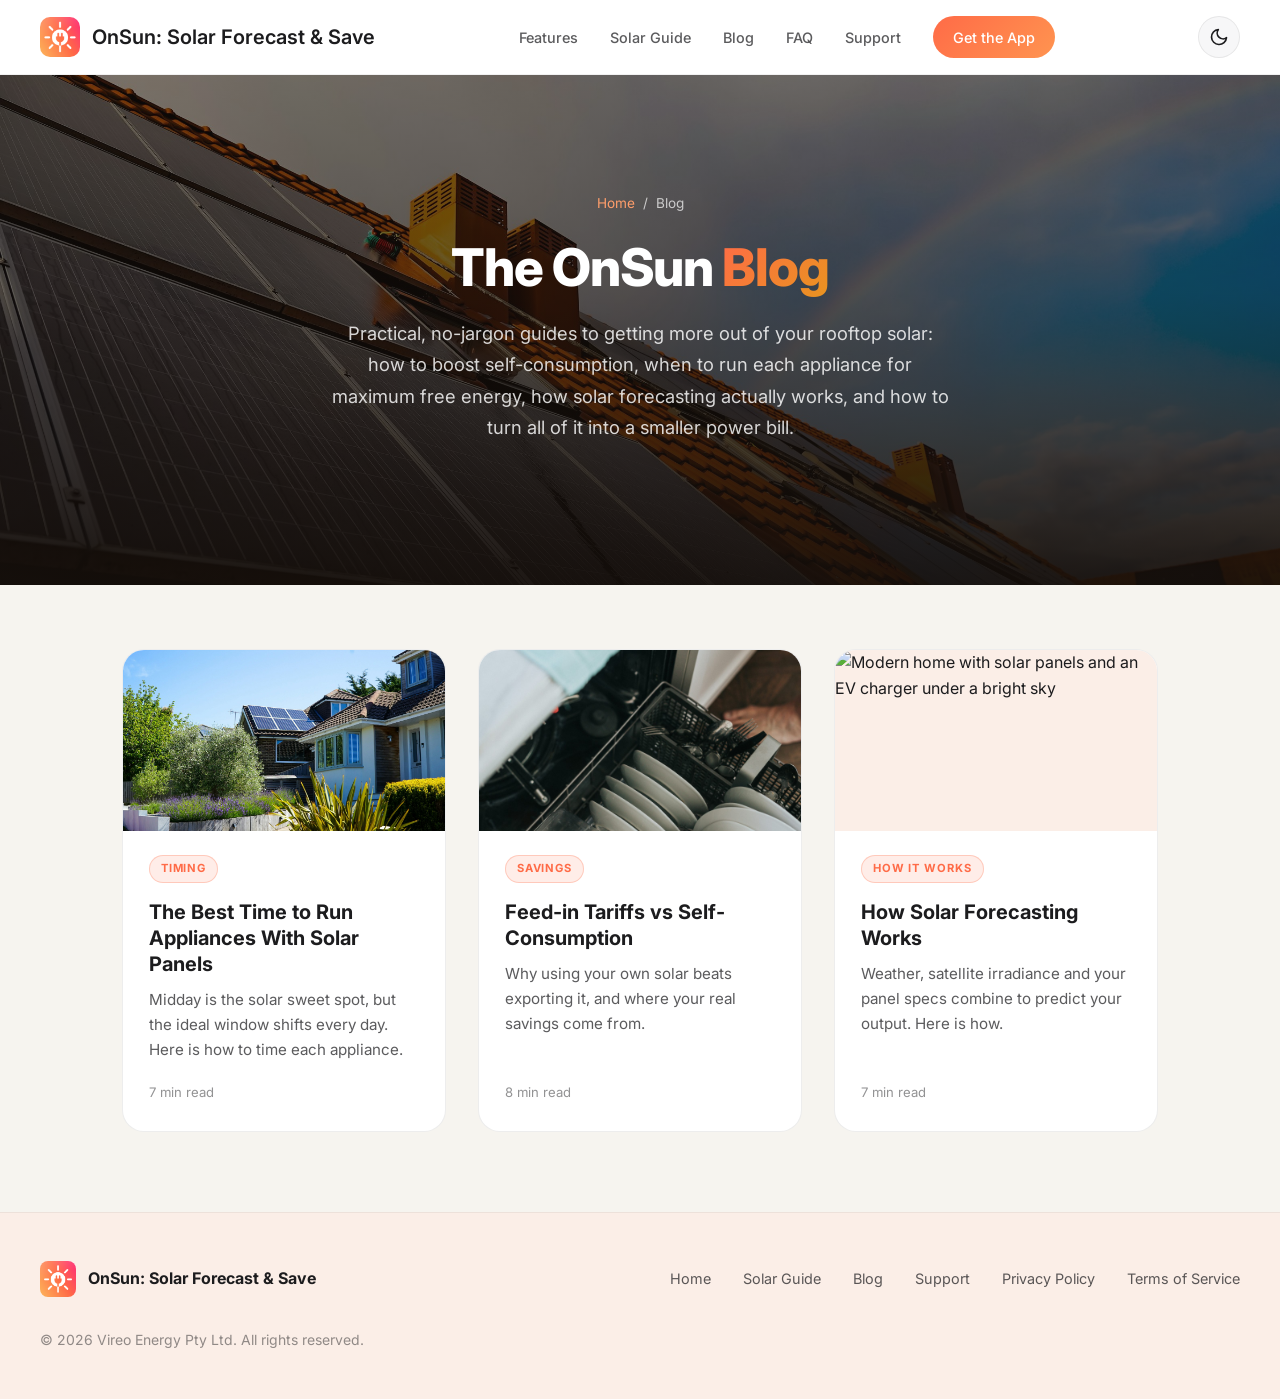
==== commit 54030f02: "chore: update site assets and improve SEO - Added .gitignore to exclude uncompressed source images. " ====
--- a/blog/index.html
+++ b/blog/index.html
@@ -13,8 +13,8 @@
     <script>(function(){try{var t=localStorage.getItem('onsun-theme');document.documentElement.setAttribute('data-theme',t==='dark'?'dark':'light');}catch(e){document.documentElement.setAttribute('data-theme','light');}})();</script>
   <meta charset="UTF-8">
   <meta name="viewport" content="width=device-width, initial-scale=1.0">
-  <meta name="theme-color" content="#f6f4ef">
-  <title>OnSun Blog — Solar Savings, Self-Consumption & Forecasting Tips</title>
+  <meta name="theme-color" content="#ffffff">
+  <title>OnSun Blog: Solar Savings, Self-Consumption & Forecasting Tips</title>
   <meta name="description" content="Practical guides on getting more from your rooftop solar: the best time to run appliances, feed-in tariffs vs self-consumption, how solar forecasting works, and how to cut your power bill.">
   <meta name="robots" content="index, follow, max-snippet:-1, max-image-preview:large">
   <meta name="author" content="Vireo Energy Pty Ltd">
@@ -27,14 +27,14 @@
   <link rel="icon" sizes="any" href="../assets/favicon/favicon.ico">
   <link rel="apple-touch-icon" href="../assets/favicon/apple-touch-icon.png">
   <link rel="manifest" href="../assets/favicon/site.webmanifest">
-  <meta property="og:title" content="OnSun Blog — Solar Savings, Self-Consumption & Forecasting Tips">
+  <meta property="og:title" content="OnSun Blog: Solar Savings, Self-Consumption & Forecasting Tips">
   <meta property="og:description" content="Practical guides on getting more from your rooftop solar: the best time to run appliances, feed-in tariffs vs self-consumption, how solar forecasting works, and how to cut your power bill.">
   <meta property="og:image" content="https://onsun.app/assets/joshua-bowers-0SyvPKyZc-M-unsplash.jpg">
   <meta property="og:url" content="https://onsun.app/blog/index.html">
   <meta property="og:type" content="article">
   <meta property="og:site_name" content="OnSun">
   <meta name="twitter:card" content="summary_large_image">
-  <meta name="twitter:title" content="OnSun Blog — Solar Savings, Self-Consumption & Forecasting Tips">
+  <meta name="twitter:title" content="OnSun Blog: Solar Savings, Self-Consumption & Forecasting Tips">
   <meta name="twitter:description" content="Practical guides on getting more from your rooftop solar: the best time to run appliances, feed-in tariffs vs self-consumption, how solar forecasting works, and how to cut your power bill.">
   <meta name="twitter:image" content="https://onsun.app/assets/joshua-bowers-0SyvPKyZc-M-unsplash.jpg">
   <link rel="preconnect" href="https://fonts.googleapis.com">
@@ -55,14 +55,14 @@
       "name": "Vireo Energy Pty Ltd",
       "logo": {
         "@type": "ImageObject",
-        "url": "https://onsun.app/assets/image%20367.png"
+        "url": "https://onsun.app/assets/logo-light.png"
       }
     },
     "blogPost": [
       {
         "@type": "BlogPosting",
         "headline": "The Best Time to Run Appliances With Solar Panels",
-        "description": "Midday is the solar sweet spot — but the ideal window shifts every day. Here is how to time each appliance.",
+        "description": "Midday is the solar sweet spot, but the ideal window shifts every day. Here is how to time each appliance.",
         "url": "https://onsun.app/blog/best-time-to-run-appliances-with-solar.html",
         "image": "https://onsun.app/assets/watt-a-lot-gqpuuF3a2tY-unsplash.jpg",
         "author": { "@type": "Organization", "name": "Vireo Energy Pty Ltd" }
@@ -70,7 +70,7 @@
       {
         "@type": "BlogPosting",
         "headline": "Feed-in Tariffs vs Self-Consumption",
-        "description": "Why using your own solar beats exporting it — and where your real savings come from.",
+        "description": "Why using your own solar beats exporting it, and where your real savings come from.",
         "url": "https://onsun.app/blog/feed-in-tariff-vs-self-consumption.html",
         "image": "https://onsun.app/assets/nathan-dumlao-mAWTLZIjI8k-unsplash.jpg",
         "author": { "@type": "Organization", "name": "Vireo Energy Pty Ltd" }
@@ -114,13 +114,15 @@
   <nav id="navbar">
     <div class="nav-container">
       <a href="../index.html" class="nav-logo">
-        <img src="../assets/image%20367.png" alt="OnSun solar forecast app logo" width="400" height="400">
-        <span>OnSun</span>
+        <img class="logo-light" src="../assets/logo-light.png" alt="OnSun solar forecast app logo" width="400" height="400">
+        <img class="logo-dark" src="../assets/logo-dark.png" alt="OnSun solar forecast app logo" width="400" height="400">
+        <span>OnSun: Solar Forecast & Save</span>
       </a>
       <div class="nav-links" id="nav-links">
-        <a href="../index.html" class="nav-link-item">Home</a>
+        <a href="../index.html#features" class="nav-link-item">Features</a>
         <a href="../solar-guide.html" class="nav-link-item">Solar Guide</a>
         <a href="index.html" class="nav-link-item">Blog</a>
+        <a href="../index.html#faq" class="nav-link-item">FAQ</a>
         <a href="../support.html" class="nav-link-item">Support</a>
         <a href="../index.html#download" class="nav-cta nav-link-item">Get the App</a>
       </div>
@@ -149,7 +151,7 @@
       </div>
       <h1>The OnSun <span>Blog</span></h1>
       <p class="lead">
-        Practical, no-jargon guides to getting more out of your rooftop solar — how to boost self-consumption, when to run each appliance for maximum free energy, how solar forecasting actually works, and how to turn all of it into a smaller power bill.
+        Practical, no-jargon guides to getting more out of your rooftop solar: how to boost self-consumption, when to run each appliance for maximum free energy, how solar forecasting actually works, and how to turn all of it into a smaller power bill.
       </p>
     </div>
   </section>
@@ -162,7 +164,7 @@
         <div class="blog-card-body">
           <span class="blog-card-tag">Timing</span>
           <h2 class="blog-card-title">The Best Time to Run Appliances With Solar Panels</h2>
-          <p class="blog-card-excerpt">Midday is the solar sweet spot — but the ideal window shifts every day. Here is how to time each appliance.</p>
+          <p class="blog-card-excerpt">Midday is the solar sweet spot, but the ideal window shifts every day. Here is how to time each appliance.</p>
           <div class="blog-card-meta"><span>7 min read</span></div>
         </div>
       </a>
@@ -172,7 +174,7 @@
         <div class="blog-card-body">
           <span class="blog-card-tag">Savings</span>
           <h2 class="blog-card-title">Feed-in Tariffs vs Self-Consumption</h2>
-          <p class="blog-card-excerpt">Why using your own solar beats exporting it — and where your real savings come from.</p>
+          <p class="blog-card-excerpt">Why using your own solar beats exporting it, and where your real savings come from.</p>
           <div class="blog-card-meta"><span>8 min read</span></div>
         </div>
       </a>
@@ -193,8 +195,9 @@
   <footer>
     <div class="footer-container">
       <div class="footer-logo">
-        <img src="../assets/image%20367.png" alt="OnSun solar forecast app logo" width="400" height="400">
-        <span>OnSun</span>
+        <img class="logo-light" src="../assets/logo-light.png" alt="OnSun solar forecast app logo" width="400" height="400">
+        <img class="logo-dark" src="../assets/logo-dark.png" alt="OnSun solar forecast app logo" width="400" height="400">
+        <span>OnSun: Solar Forecast & Save</span>
       </div>
       <div class="footer-links">
         <a href="../index.html">Home</a>
--- a/assets/css/onsun.css
+++ b/assets/css/onsun.css
@@ -43,9 +43,12 @@
   --border-strong: rgba(28, 28, 30, 0.14);
   --hairline: rgba(28, 28, 30, 0.06);
 
-  --nav-bg: rgba(246, 244, 239, 0.82);
-  --nav-bg-solid: rgba(246, 244, 239, 0.95);
-  --nav-bg-mobile: rgba(246, 244, 239, 0.98);
+  /* Opaque white so the bar reads the same on every page regardless of what
+     sits behind it — a translucent nav let dark hero photos bleed through grey.
+     The hairline border-bottom separates it from the warm page canvas. */
+  --nav-bg: #ffffff;
+  --nav-bg-solid: #ffffff;
+  --nav-bg-mobile: #ffffff;
 
   --gradient-accent: linear-gradient(135deg, #ff6b47 0%, #ff9450 100%);
   --gradient-warm: linear-gradient(135deg, #ff6b47 0%, #e8941f 100%);
@@ -109,9 +112,10 @@
   --border-strong: rgba(255, 255, 255, 0.12);
   --hairline: rgba(255, 255, 255, 0.05);
 
-  --nav-bg: rgba(10, 10, 26, 0.8);
-  --nav-bg-solid: rgba(10, 10, 26, 0.95);
-  --nav-bg-mobile: rgba(10, 10, 26, 0.98);
+  /* Opaque (see light theme note) — consistent bar over any backdrop. */
+  --nav-bg: #0a0a1a;
+  --nav-bg-solid: #0a0a1a;
+  --nav-bg-mobile: #0a0a1a;
 
   --gradient-accent: linear-gradient(135deg, #ff4d8d 0%, #ff6b6b 100%);
   --gradient-warm: linear-gradient(135deg, #ff4d8d 0%, #ff6b6b 100%);
@@ -210,7 +214,15 @@
 
 .nav-logo { display: flex; align-items: center; gap: 0.75rem; text-decoration: none; }
 .nav-logo img { width: 40px; height: 40px; border-radius: 10px; }
-.nav-logo span { font-weight: 700; font-size: 1.25rem; color: var(--text-primary); }
+.nav-logo span { font-weight: 600; font-size: 1.25rem; color: var(--text-primary); }
+
+/* Theme-aware app logo: light (Angular Gold) shows on the light theme, dark
+   (Abyss Bloom) on the dark theme. Both are full-bleed square icons rounded
+   by each logo slot's own border-radius. Paired <img>s are toggled by the
+   [data-theme] flip so they react live to the theme switch with no JS. */
+.logo-dark { display: none; }
+[data-theme="dark"] .logo-light { display: none; }
+[data-theme="dark"] .logo-dark { display: inline-block; }
 
 .nav-links { display: flex; gap: 2rem; align-items: center; }
 .nav-links a {
@@ -402,7 +414,7 @@
 .hero-visual { position: relative; animation: fadeInUp 1s ease-out 0.5s both; }
 .phone-mockup {
   position: relative; width: 100%; max-width: 350px; margin: 0 auto;
-  aspect-ratio: 918 / 1900; animation: float 6s ease-in-out infinite;
+  aspect-ratio: 720 / 1334; animation: float 6s ease-in-out infinite;
 }
 .phone-mockup img { position: absolute; inset: 0; width: 100%; height: 100%; object-fit: contain; border-radius: 40px; }
 .phone-glow {
@@ -540,6 +552,7 @@
 .showcase-row:nth-child(even) > * { direction: ltr; }
 .showcase-content h3 { font-size: 2rem; font-weight: 700; margin-bottom: 1rem; }
 .showcase-content h3 span { color: var(--gold); }
+[data-theme="light"] .showcase-content h3 span { color: var(--coral); }
 .showcase-content p { color: var(--text-secondary); font-size: 1.1rem; line-height: 1.7; margin-bottom: 2rem; }
 .showcase-stats { display: flex; gap: 2rem; }
 .stat { text-align: left; }
@@ -552,7 +565,7 @@
 .stat-label { font-size: 0.9rem; color: var(--text-secondary); margin-top: 0.25rem; }
 
 .showcase-image { text-align: center; position: relative; padding: 2rem 0; align-self: start; }
-.showcase-image-inner { aspect-ratio: 918 / 1900; max-width: 320px; margin: 0 auto; position: relative; }
+.showcase-image-inner { aspect-ratio: 720 / 1334; max-width: 400px; margin: 0 auto; position: relative; }
 .showcase-image::before {
   content: ''; position: absolute; top: 50%; left: 50%; transform: translate(-50%, -50%);
   width: 140%; height: 120%;
@@ -625,19 +638,14 @@
 .download-logo { width: 100px; height: 100px; border-radius: 24px; margin-bottom: 2rem; box-shadow: 0 20px 60px rgba(0, 0, 0, 0.3); animation: pulse 3s ease-in-out infinite; }
 .download-title { font-size: clamp(2rem, 4vw, 3rem); font-weight: 700; margin-bottom: 1rem; color: #fff; }
 .download-description { color: rgba(255, 255, 255, 0.9); font-size: 1.1rem; margin-bottom: 2.5rem; }
+/* Official Apple "Download on the App Store" badge (self-contained black pill). */
 .app-store-btn {
-  display: inline-flex; align-items: center; gap: 1rem;
-  background: #fff; color: #1c1c1e;
-  padding: 1rem 2rem; border-radius: 16px;
-  text-decoration: none; font-weight: 600;
+  display: inline-block; line-height: 0;
+  text-decoration: none; border-radius: 12px;
   transition: transform 0.3s ease, box-shadow 0.3s ease;
-  box-shadow: 0 10px 40px rgba(0, 0, 0, 0.25);
-}
-.app-store-btn:hover { transform: translateY(-3px); box-shadow: 0 20px 60px rgba(0, 0, 0, 0.35); }
-.app-store-btn svg { width: 32px; height: 32px; }
-.app-store-btn div { text-align: left; }
-.app-store-btn small { display: block; font-size: 0.75rem; opacity: 0.7; font-weight: 500; }
-.app-store-btn strong { display: block; font-size: 1.25rem; font-weight: 700; }
+}
+.app-store-btn:hover { transform: translateY(-3px); box-shadow: 0 16px 40px rgba(0, 0, 0, 0.3); }
+.app-store-btn img, .app-store-badge { height: 54px; width: auto; display: block; }
 .cta-group { display: flex; flex-direction: column; align-items: center; gap: 0.5rem; }
 .secondary-btn-wrapper { display: flex; align-items: flex-start; }
 .android-coming-soon { font-size: 0.875rem; color: var(--text-secondary); margin: 0; font-weight: 500; }
@@ -745,7 +753,7 @@
 /* --------------------------------------------------------------------------
    18. Article / long-form prose (solar-guide + blog posts)
    -------------------------------------------------------------------------- */
-.article { max-width: 760px; margin: 0 auto; padding: 3.5rem 2rem 4rem; }
+.article { max-width: 880px; margin: 0 auto; padding: 3.5rem 2rem 4rem; }
 .article-intro { font-size: 1.2rem; line-height: 1.8; color: var(--text-primary); margin-bottom: 2rem; font-weight: 500; }
 .article h2 { font-size: clamp(1.5rem, 3vw, 2rem); font-weight: 700; margin: 2.75rem 0 1rem; line-height: 1.3; letter-spacing: -0.01em; }
 .article h3 { font-size: 1.25rem; font-weight: 600; margin: 2rem 0 0.75rem; }
@@ -766,6 +774,9 @@
 .article figure img { width: 100%; border-radius: var(--r-card); display: block; }
 .article figcaption { margin-top: 0.6rem; font-size: 0.85rem; color: var(--text-muted); text-align: center; }
 .article img { border-radius: var(--r-card); }
+/* In-app screenshots: keep at native scale (don't upscale to full column), centered with a soft lift. */
+.article figure.app-shot { max-width: 560px; margin-left: auto; margin-right: auto; }
+.article figure.app-shot img { box-shadow: var(--shadow-card); border: 1px solid var(--border); }
 
 .photo-break { width: 100%; border-radius: var(--r-card); margin: 2.5rem 0; overflow: hidden; }
 .photo-break img { width: 100%; height: 100%; object-fit: cover; display: block; border-radius: var(--r-card); }
@@ -781,6 +792,7 @@
 .highlight-box p:last-child { margin-bottom: 0; }
 
 .app-callout { display: flex; align-items: center; justify-content: space-between; gap: 1.5rem; flex-wrap: wrap; background: var(--gradient-coral-block); border-radius: var(--r-card); padding: 1.75rem 2rem; margin: 2.5rem 0; color: #fff; }
+.app-callout img { width: 56px; height: 56px; border-radius: 14px; flex-shrink: 0; }
 .app-callout-text { font-size: 1.05rem; font-weight: 600; color: #fff; }
 .app-callout-arrow { display: inline-flex; align-items: center; gap: 0.5rem; background: #fff; color: #1c1c1e; padding: 0.7rem 1.4rem; border-radius: var(--r-pill); font-weight: 600; text-decoration: none; white-space: nowrap; transition: transform 0.25s ease; }
 .app-callout-arrow:hover { transform: translateX(3px); }
@@ -848,7 +860,7 @@
 .key-takeaways li { margin-bottom: 0.5rem; }
 
 /* Author / share footer for a post */
-.post-footer { max-width: 760px; margin: 0 auto; padding: 0 2rem 4rem; }
+.post-footer { max-width: 880px; margin: 0 auto; padding: 0 2rem 4rem; }
 .post-author { display: flex; align-items: center; gap: 1rem; padding: 1.5rem; background: var(--bg-card); border: 1px solid var(--border); border-radius: var(--r-card); }
 .post-author img { width: 52px; height: 52px; border-radius: 50%; }
 .post-author-name { font-weight: 700; }
@@ -864,7 +876,7 @@
 .wrap { max-width: 820px; margin: 0 auto; padding: 7.5rem 2rem 4rem; }
 .app-header { display: flex; align-items: center; gap: 1rem; padding-bottom: 1.5rem; margin-bottom: 2rem; border-bottom: 1px solid var(--border); }
 .logo-box { width: 56px; height: 56px; border-radius: 14px; overflow: hidden; flex-shrink: 0; box-shadow: var(--shadow-card); }
-.logo-box img { width: 100%; height: 100%; object-fit: cover; }
+.logo-box img, .logo-box svg { width: 100%; height: 100%; object-fit: cover; display: block; }
 .app-name { font-size: 1.4rem; font-weight: 700; }
 .wrap h1 { font-size: clamp(1.8rem, 4vw, 2.6rem); font-weight: 800; line-height: 1.2; margin-bottom: 0.5rem; letter-spacing: -0.02em; }
 .wrap h2 { font-size: 1.35rem; font-weight: 700; margin: 2.5rem 0 0.85rem; }
@@ -912,7 +924,7 @@
   .showcase-row { grid-template-columns: 1fr; gap: 1.5rem; margin-bottom: 1.5rem; }
   .showcase-row:nth-child(even) { direction: ltr; }
   .showcase-image { order: -1; text-align: center; }
-  .showcase-image-inner { max-width: 280px; }
+  .showcase-image-inner { max-width: 320px; }
   .showcase-image img { border-radius: 24px; }
   .showcase-image::before { width: 150%; height: 110%; background: radial-gradient(ellipse at center, rgba(255, 122, 83, 0.22) 0%, rgba(255, 122, 83, 0.06) 40%, transparent 70%); }
   .showcase-stats { justify-content: center; }
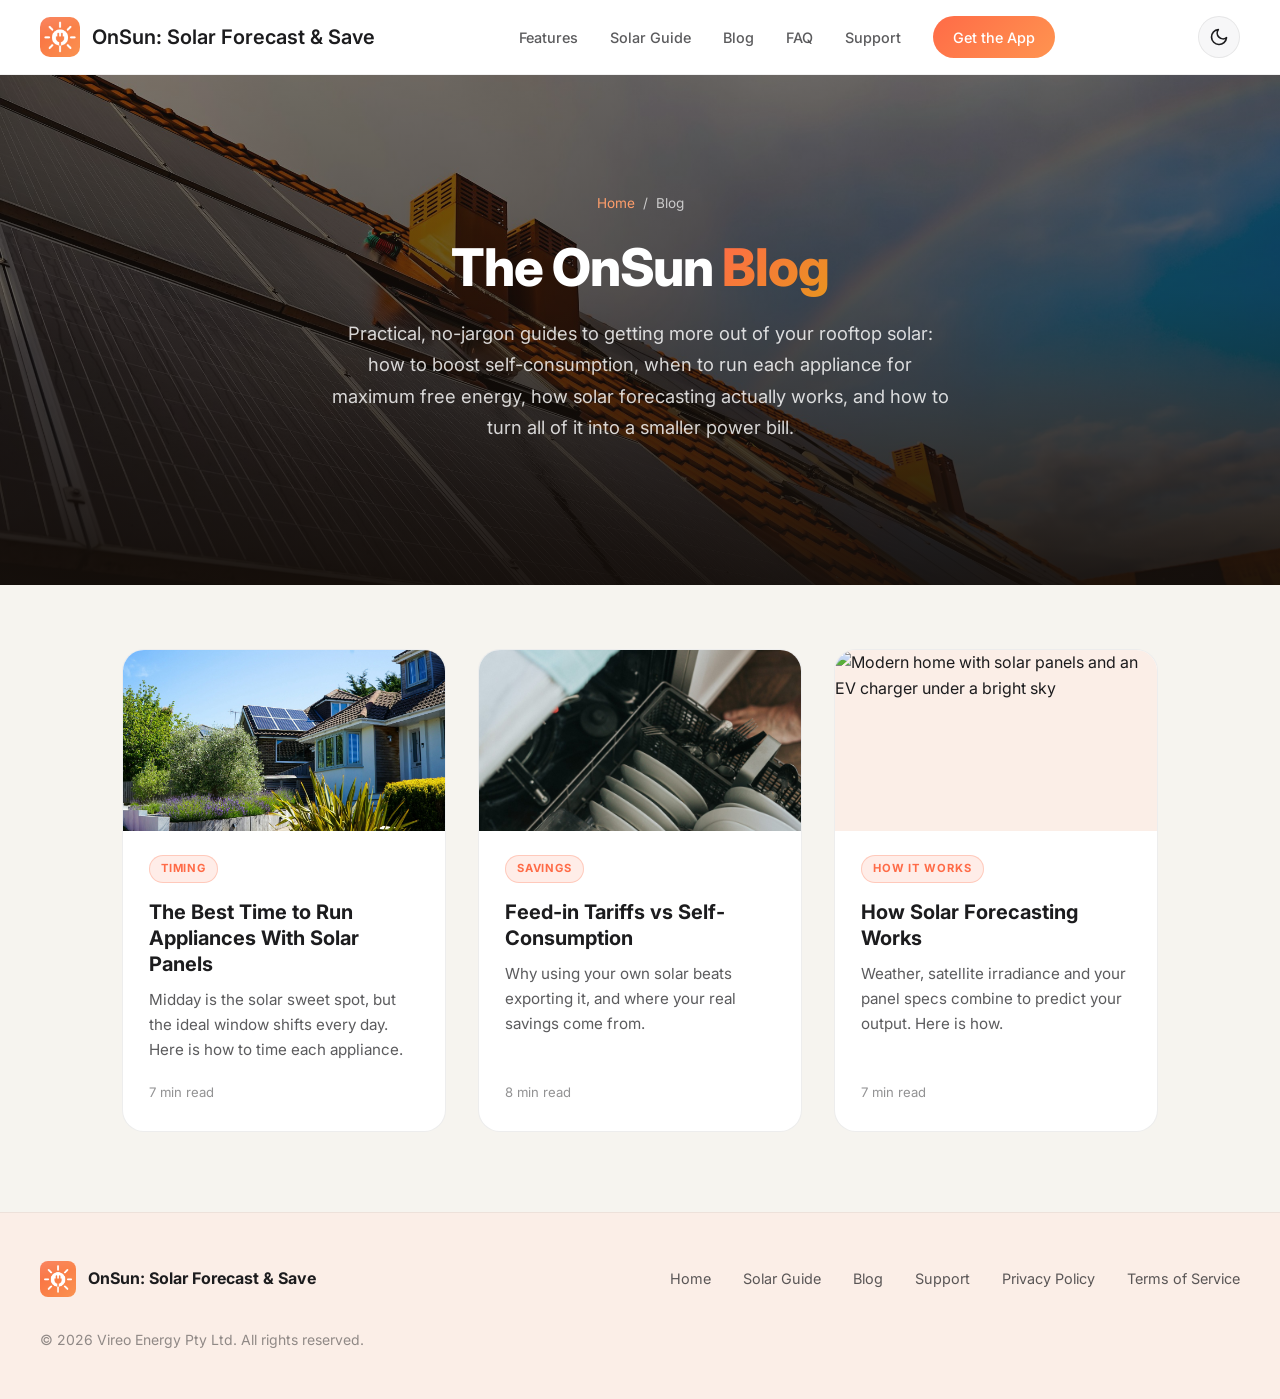
==== commit 987d69cc: "chore: update sitemap and blog metadata for improved SEO and content accuracy - Updated last modifie" ====
--- a/blog/index.html
+++ b/blog/index.html
@@ -31,7 +31,7 @@
   <meta property="og:description" content="Practical guides on getting more from your rooftop solar: the best time to run appliances, feed-in tariffs vs self-consumption, how solar forecasting works, and how to cut your power bill.">
   <meta property="og:image" content="https://onsun.app/assets/joshua-bowers-0SyvPKyZc-M-unsplash.jpg">
   <meta property="og:url" content="https://onsun.app/blog/index.html">
-  <meta property="og:type" content="article">
+  <meta property="og:type" content="website">
   <meta property="og:site_name" content="OnSun">
   <meta name="twitter:card" content="summary_large_image">
   <meta name="twitter:title" content="OnSun Blog: Solar Savings, Self-Consumption & Forecasting Tips">
--- a/assets/css/onsun.css
+++ b/assets/css/onsun.css
@@ -780,6 +780,9 @@
 
 .photo-break { width: 100%; border-radius: var(--r-card); margin: 2.5rem 0; overflow: hidden; }
 .photo-break img { width: 100%; height: 100%; object-fit: cover; display: block; border-radius: var(--r-card); }
+/* Square crop anchored to the top of a tall portrait shot (captures the rooftop solar) */
+.photo-break--square-top { aspect-ratio: 1 / 1; max-width: 560px; margin-left: auto; margin-right: auto; }
+.photo-break--square-top img { object-position: 50% 28%; }
 
 .stat-callout { display: grid; grid-template-columns: repeat(auto-fit, minmax(150px, 1fr)); gap: 1.5rem; margin: 2.5rem 0; padding: 2rem; background: var(--bg-card); border: 1px solid var(--border); border-radius: var(--r-card); box-shadow: var(--shadow-card); }
 .stat-callout-item { text-align: center; }
@@ -802,6 +805,8 @@
 .appliance-card:hover { transform: translateY(-3px); border-color: var(--chip-border); }
 .appliance-icon { width: 48px; height: 48px; flex-shrink: 0; background: var(--chip-bg); border-radius: 12px; display: flex; align-items: center; justify-content: center; }
 .appliance-icon svg, .appliance-icon img { width: 26px; height: 26px; stroke: var(--coral); }
+/* Mask glyph recolours the appliance SVG to the active theme's coral (orange in light, pink in dark) */
+.appliance-glyph { width: 26px; height: 26px; background-color: var(--coral); -webkit-mask: var(--glyph) center / contain no-repeat; mask: var(--glyph) center / contain no-repeat; }
 .appliance-info h4 { font-size: 1rem; font-weight: 600; margin-bottom: 0.2rem; }
 .appliance-info p { font-size: 0.85rem; color: var(--text-secondary); line-height: 1.5; }
 
@@ -812,7 +817,7 @@
 .app-showcase-content h2 span { background: var(--gradient-accent); -webkit-background-clip: text; -webkit-text-fill-color: transparent; background-clip: text; }
 .app-showcase-content p { color: var(--text-secondary); font-size: 1.05rem; line-height: 1.75; margin-bottom: 1.5rem; }
 .app-showcase-phone { text-align: center; }
-.app-showcase-phone img { max-width: 300px; width: 100%; border-radius: 32px; }
+.app-showcase-phone img { max-width: 300px; width: 100%; height: auto; aspect-ratio: 720 / 1334; object-fit: contain; }
 
 /* Download CTA (solar-guide) */
 .download-cta { padding: 5rem 2rem; background: var(--bg-primary); }
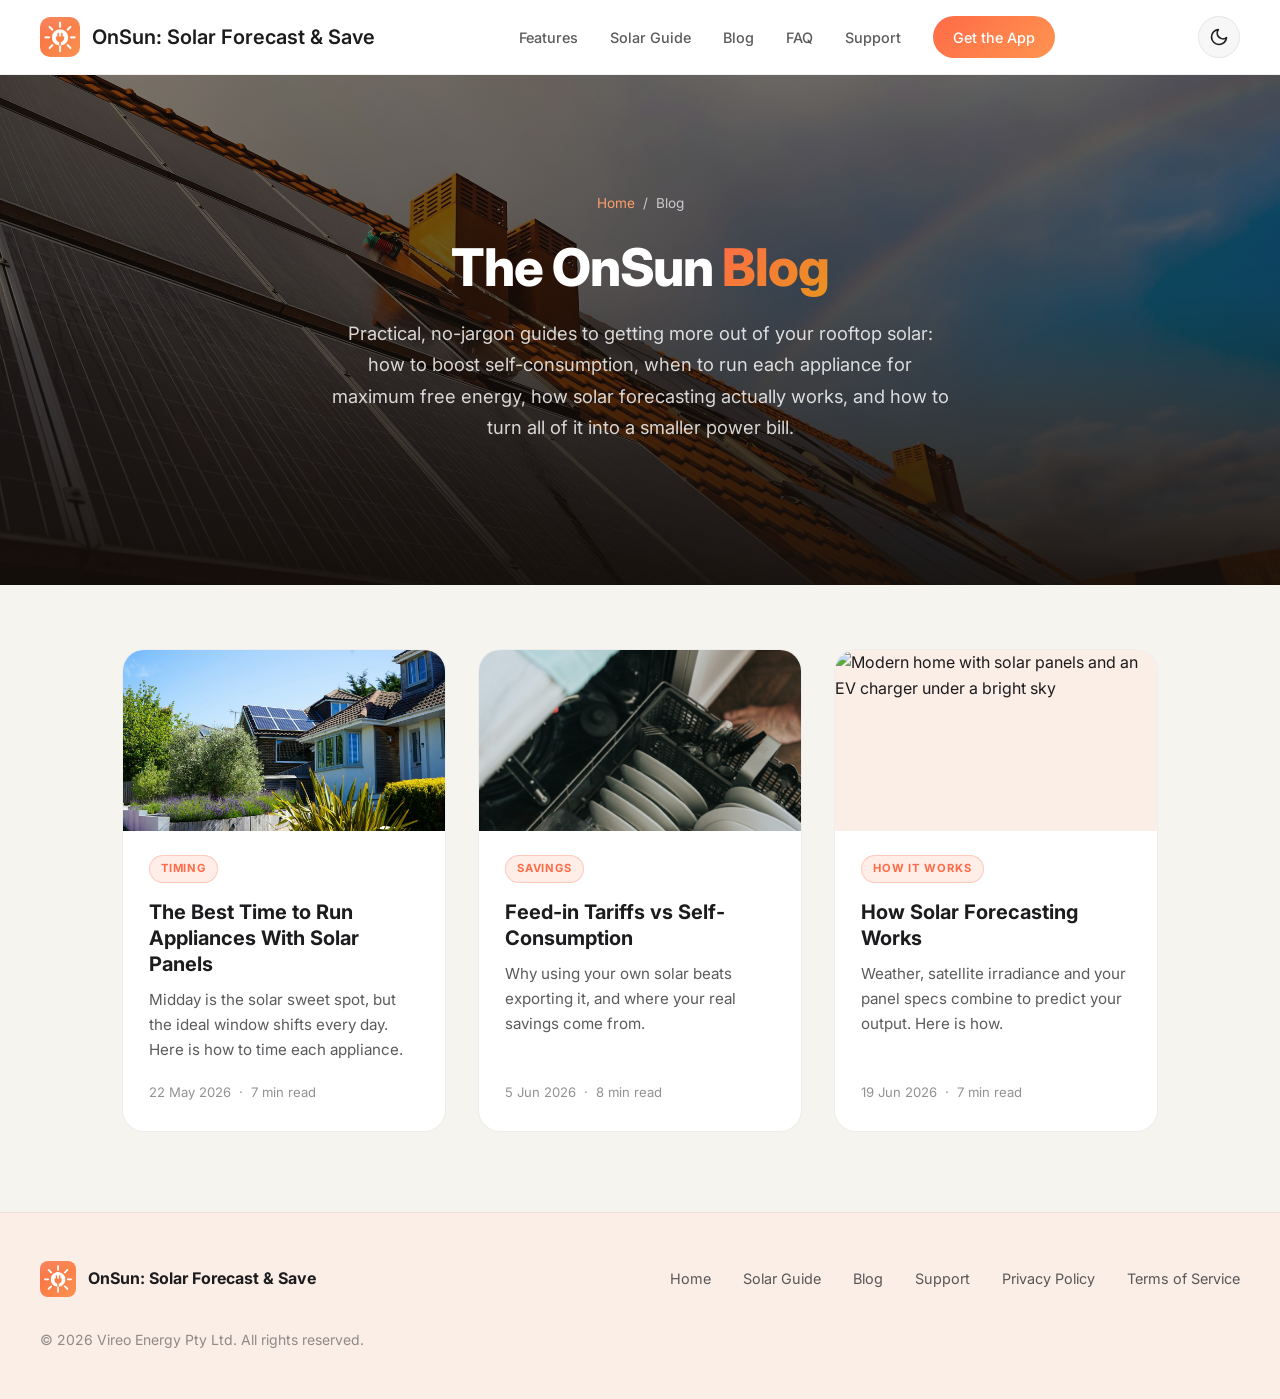
==== commit 190dda7e: "chore: update Open Graph and Twitter image tags across multiple pages - Replaced outdated image URLs" ====
--- a/blog/index.html
+++ b/blog/index.html
@@ -64,7 +64,8 @@
         "headline": "The Best Time to Run Appliances With Solar Panels",
         "description": "Midday is the solar sweet spot, but the ideal window shifts every day. Here is how to time each appliance.",
         "url": "https://onsun.app/blog/best-time-to-run-appliances-with-solar.html",
-        "image": "https://onsun.app/assets/watt-a-lot-gqpuuF3a2tY-unsplash.jpg",
+        "image": "https://onsun.app/assets/og-best-time.jpg",
+        "datePublished": "2026-05-22",
         "author": { "@type": "Organization", "name": "Vireo Energy Pty Ltd" }
       },
       {
@@ -72,7 +73,8 @@
         "headline": "Feed-in Tariffs vs Self-Consumption",
         "description": "Why using your own solar beats exporting it, and where your real savings come from.",
         "url": "https://onsun.app/blog/feed-in-tariff-vs-self-consumption.html",
-        "image": "https://onsun.app/assets/nathan-dumlao-mAWTLZIjI8k-unsplash.jpg",
+        "image": "https://onsun.app/assets/og-feed-in-tariff.jpg",
+        "datePublished": "2026-06-05",
         "author": { "@type": "Organization", "name": "Vireo Energy Pty Ltd" }
       },
       {
@@ -80,7 +82,8 @@
         "headline": "How Solar Forecasting Works",
         "description": "Weather, satellite irradiance and your panel specs combine to predict your output. Here is how.",
         "url": "https://onsun.app/blog/how-solar-forecasting-works.html",
-        "image": "https://onsun.app/assets/zaptec-DQQ2jvg-mjI-unsplash.jpg",
+        "image": "https://onsun.app/assets/og-how-forecasting.jpg",
+        "datePublished": "2026-06-19",
         "author": { "@type": "Organization", "name": "Vireo Energy Pty Ltd" }
       }
     ]
@@ -165,7 +168,7 @@
           <span class="blog-card-tag">Timing</span>
           <h2 class="blog-card-title">The Best Time to Run Appliances With Solar Panels</h2>
           <p class="blog-card-excerpt">Midday is the solar sweet spot, but the ideal window shifts every day. Here is how to time each appliance.</p>
-          <div class="blog-card-meta"><span>7 min read</span></div>
+          <div class="blog-card-meta"><time datetime="2026-05-22">22 May 2026</time><span aria-hidden="true">·</span><span>7 min read</span></div>
         </div>
       </a>
 
@@ -175,7 +178,7 @@
           <span class="blog-card-tag">Savings</span>
           <h2 class="blog-card-title">Feed-in Tariffs vs Self-Consumption</h2>
           <p class="blog-card-excerpt">Why using your own solar beats exporting it, and where your real savings come from.</p>
-          <div class="blog-card-meta"><span>8 min read</span></div>
+          <div class="blog-card-meta"><time datetime="2026-06-05">5 Jun 2026</time><span aria-hidden="true">·</span><span>8 min read</span></div>
         </div>
       </a>
 
@@ -185,7 +188,7 @@
           <span class="blog-card-tag">How it works</span>
           <h2 class="blog-card-title">How Solar Forecasting Works</h2>
           <p class="blog-card-excerpt">Weather, satellite irradiance and your panel specs combine to predict your output. Here is how.</p>
-          <div class="blog-card-meta"><span>7 min read</span></div>
+          <div class="blog-card-meta"><time datetime="2026-06-19">19 Jun 2026</time><span aria-hidden="true">·</span><span>7 min read</span></div>
         </div>
       </a>
     </div>
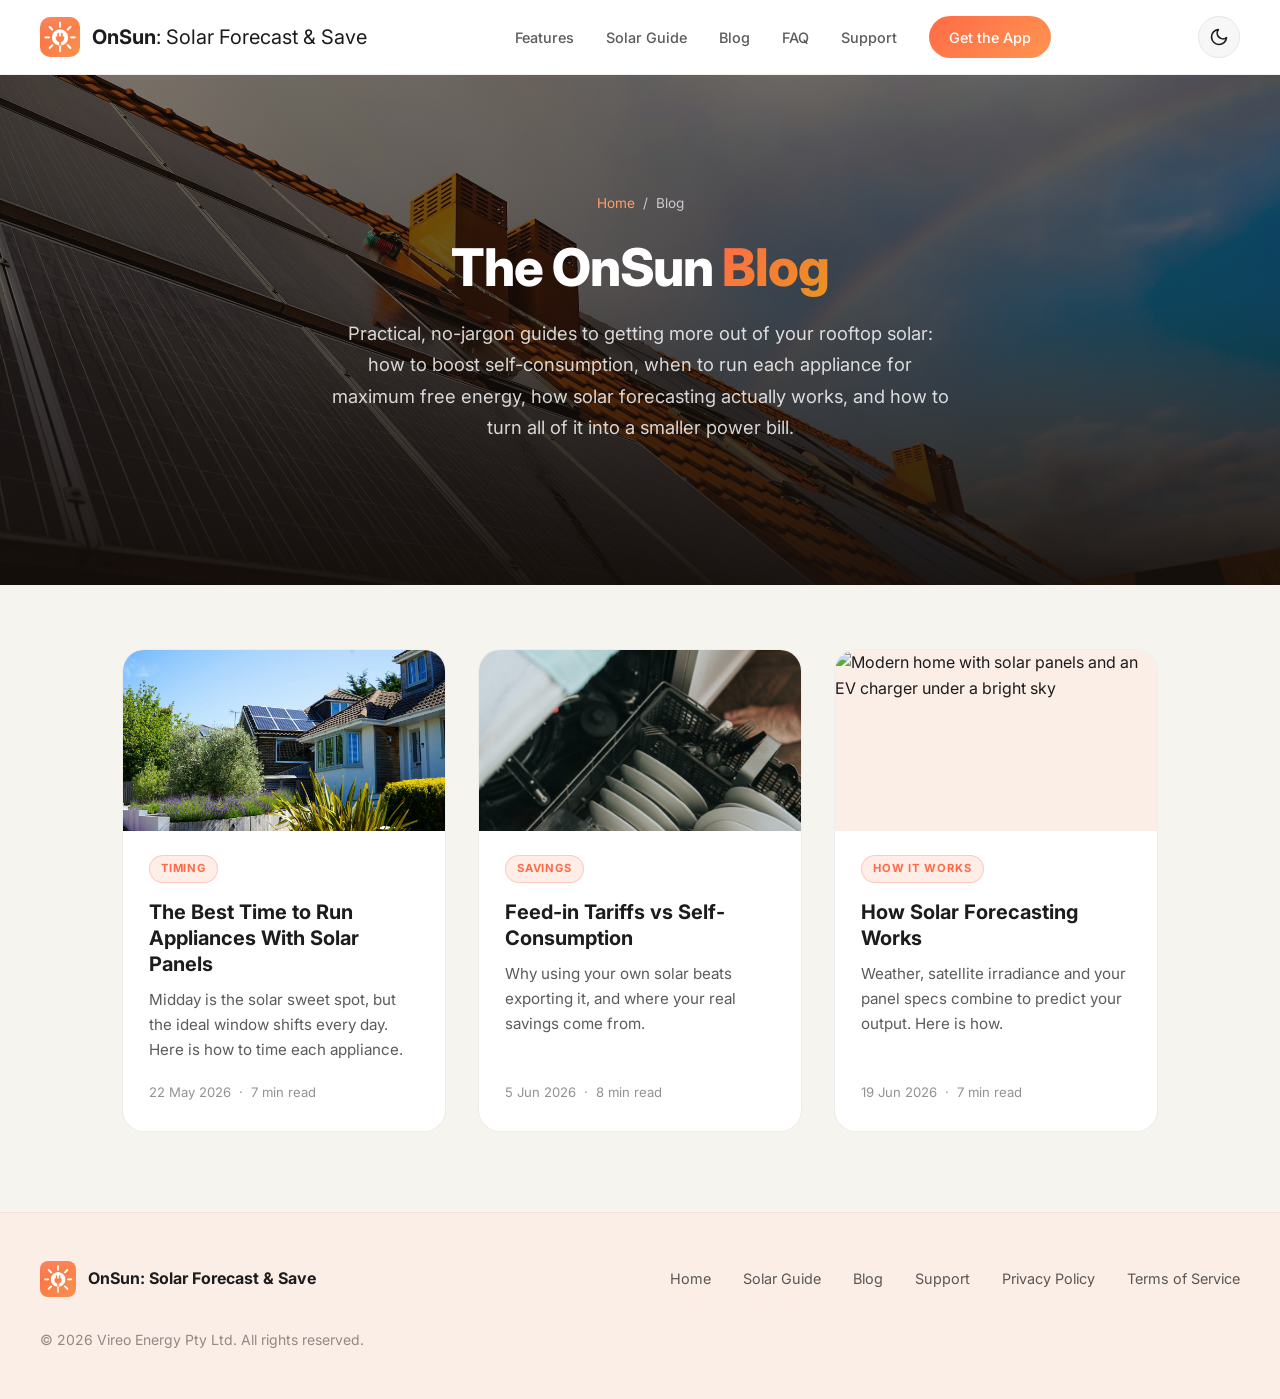
==== commit ad22381e: "feat: add structured data for VideoObject and promo video section to index.html - Introduced structu" ====
--- a/blog/index.html
+++ b/blog/index.html
@@ -15,7 +15,7 @@
   <meta name="viewport" content="width=device-width, initial-scale=1.0">
   <meta name="theme-color" content="#ffffff">
   <title>OnSun Blog: Solar Savings, Self-Consumption & Forecasting Tips</title>
-  <meta name="description" content="Practical guides on getting more from your rooftop solar: the best time to run appliances, feed-in tariffs vs self-consumption, how solar forecasting works, and how to cut your power bill.">
+  <meta name="description" content="Practical guides for solar owners: the best time to run appliances, feed-in tariffs vs self-consumption, and how solar forecasting cuts your power bill.">
   <meta name="robots" content="index, follow, max-snippet:-1, max-image-preview:large">
   <meta name="author" content="Vireo Energy Pty Ltd">
   <link rel="canonical" href="https://onsun.app/blog/index.html">
@@ -28,14 +28,14 @@
   <link rel="apple-touch-icon" href="../assets/favicon/apple-touch-icon.png">
   <link rel="manifest" href="../assets/favicon/site.webmanifest">
   <meta property="og:title" content="OnSun Blog: Solar Savings, Self-Consumption & Forecasting Tips">
-  <meta property="og:description" content="Practical guides on getting more from your rooftop solar: the best time to run appliances, feed-in tariffs vs self-consumption, how solar forecasting works, and how to cut your power bill.">
+  <meta property="og:description" content="Practical guides for solar owners: the best time to run appliances, feed-in tariffs vs self-consumption, and how solar forecasting cuts your power bill.">
   <meta property="og:image" content="https://onsun.app/assets/joshua-bowers-0SyvPKyZc-M-unsplash.jpg">
   <meta property="og:url" content="https://onsun.app/blog/index.html">
   <meta property="og:type" content="website">
   <meta property="og:site_name" content="OnSun">
   <meta name="twitter:card" content="summary_large_image">
   <meta name="twitter:title" content="OnSun Blog: Solar Savings, Self-Consumption & Forecasting Tips">
-  <meta name="twitter:description" content="Practical guides on getting more from your rooftop solar: the best time to run appliances, feed-in tariffs vs self-consumption, how solar forecasting works, and how to cut your power bill.">
+  <meta name="twitter:description" content="Practical guides for solar owners: the best time to run appliances, feed-in tariffs vs self-consumption, and how solar forecasting cuts your power bill.">
   <meta name="twitter:image" content="https://onsun.app/assets/joshua-bowers-0SyvPKyZc-M-unsplash.jpg">
   <link rel="preconnect" href="https://fonts.googleapis.com">
   <link rel="preconnect" href="https://fonts.gstatic.com" crossorigin>
@@ -48,7 +48,7 @@
     "@context": "https://schema.org",
     "@type": "Blog",
     "name": "OnSun Blog",
-    "description": "Practical guides on getting more from your rooftop solar: the best time to run appliances, feed-in tariffs vs self-consumption, how solar forecasting works, and how to cut your power bill.",
+    "description": "Practical guides for solar owners: the best time to run appliances, feed-in tariffs vs self-consumption, and how solar forecasting cuts your power bill.",
     "url": "https://onsun.app/blog/index.html",
     "publisher": {
       "@type": "Organization",
@@ -119,7 +119,7 @@
       <a href="../index.html" class="nav-logo">
         <img class="logo-light" src="../assets/logo-light.png" alt="OnSun solar forecast app logo" width="400" height="400">
         <img class="logo-dark" src="../assets/logo-dark.png" alt="OnSun solar forecast app logo" width="400" height="400">
-        <span>OnSun: Solar Forecast & Save</span>
+        <span><strong>OnSun</strong>: Solar Forecast & Save</span>
       </a>
       <div class="nav-links" id="nav-links">
         <a href="../index.html#features" class="nav-link-item">Features</a>
--- a/assets/css/onsun.css
+++ b/assets/css/onsun.css
@@ -214,7 +214,8 @@
 
 .nav-logo { display: flex; align-items: center; gap: 0.75rem; text-decoration: none; }
 .nav-logo img { width: 40px; height: 40px; border-radius: 10px; }
-.nav-logo span { font-weight: 600; font-size: 1.25rem; color: var(--text-primary); }
+.nav-logo span { font-weight: 400; font-size: 1.25rem; color: var(--text-primary); }
+.nav-logo span strong { font-weight: 700; }
 
 /* Theme-aware app logo: light (Angular Gold) shows on the light theme, dark
    (Abyss Bloom) on the dark theme. Both are full-bleed square icons rounded
@@ -638,7 +639,7 @@
 .download-logo { width: 100px; height: 100px; border-radius: 24px; margin-bottom: 2rem; box-shadow: 0 20px 60px rgba(0, 0, 0, 0.3); animation: pulse 3s ease-in-out infinite; }
 .download-title { font-size: clamp(2rem, 4vw, 3rem); font-weight: 700; margin-bottom: 1rem; color: #fff; }
 .download-description { color: rgba(255, 255, 255, 0.9); font-size: 1.1rem; margin-bottom: 2.5rem; }
-/* Official Apple "Download on the App Store" badge (self-contained black pill). */
+/* Official Apple / Google store badges (self-contained black pills). */
 .app-store-btn {
   display: inline-block; line-height: 0;
   text-decoration: none; border-radius: 12px;
@@ -646,10 +647,9 @@
 }
 .app-store-btn:hover { transform: translateY(-3px); box-shadow: 0 16px 40px rgba(0, 0, 0, 0.3); }
 .app-store-btn img, .app-store-badge { height: 54px; width: auto; display: block; }
+.store-badges { display: flex; flex-wrap: wrap; align-items: center; justify-content: center; gap: 0.75rem; }
 .cta-group { display: flex; flex-direction: column; align-items: center; gap: 0.5rem; }
 .secondary-btn-wrapper { display: flex; align-items: flex-start; }
-.android-coming-soon { font-size: 0.875rem; color: var(--text-secondary); margin: 0; font-weight: 500; }
-.android-coming-soon-light { font-size: 0.875rem; color: rgba(255, 255, 255, 0.8); margin: 1rem 0 0; font-weight: 500; }
 
 /* --------------------------------------------------------------------------
    15. Footer
@@ -771,7 +771,7 @@
   font-size: 1.15rem; line-height: 1.7; color: var(--text-primary); font-style: italic;
 }
 .article figure { margin: 2rem 0; }
-.article figure img { width: 100%; border-radius: var(--r-card); display: block; }
+.article figure img { width: 100%; height: auto; border-radius: var(--r-card); display: block; }
 .article figcaption { margin-top: 0.6rem; font-size: 0.85rem; color: var(--text-muted); text-align: center; }
 .article img { border-radius: var(--r-card); }
 /* In-app screenshots: keep at native scale (don't upscale to full column), centered with a soft lift. */
@@ -806,7 +806,16 @@
 .appliance-icon { width: 48px; height: 48px; flex-shrink: 0; background: var(--chip-bg); border-radius: 12px; display: flex; align-items: center; justify-content: center; }
 .appliance-icon svg, .appliance-icon img { width: 26px; height: 26px; stroke: var(--coral); }
 /* Mask glyph recolours the appliance SVG to the active theme's coral (orange in light, pink in dark) */
-.appliance-glyph { width: 26px; height: 26px; background-color: var(--coral); -webkit-mask: var(--glyph) center / contain no-repeat; mask: var(--glyph) center / contain no-repeat; }
+/* Icon URLs must be declared in this stylesheet, not in inline styles: Safari and
+   Chrome resolve a relative url() held in a custom property against the stylesheet
+   base (assets/css/), 404, and mask the glyph out to nothing. */
+.appliance-glyph { width: 26px; height: 26px; background-color: var(--coral); -webkit-mask-position: center; -webkit-mask-size: contain; -webkit-mask-repeat: no-repeat; mask-position: center; mask-size: contain; mask-repeat: no-repeat; }
+.glyph-washing-machine { -webkit-mask-image: url(../icons/washing-machine.svg); mask-image: url(../icons/washing-machine.svg); }
+.glyph-dishwasher { -webkit-mask-image: url(../icons/dishwasher.svg); mask-image: url(../icons/dishwasher.svg); }
+.glyph-dryer { -webkit-mask-image: url(../icons/dryer.svg); mask-image: url(../icons/dryer.svg); }
+.glyph-ev-charger { -webkit-mask-image: url(../icons/ev-charger.svg); mask-image: url(../icons/ev-charger.svg); }
+.glyph-pool-pump { -webkit-mask-image: url(../icons/pool-pump.svg); mask-image: url(../icons/pool-pump.svg); }
+.glyph-air-conditioner { -webkit-mask-image: url(../icons/air-conditioner.svg); mask-image: url(../icons/air-conditioner.svg); }
 .appliance-info h4 { font-size: 1rem; font-weight: 600; margin-bottom: 0.2rem; }
 .appliance-info p { font-size: 0.85rem; color: var(--text-secondary); line-height: 1.5; }
 
@@ -827,7 +836,6 @@
 .download-cta-inner h2 { font-size: clamp(1.6rem, 3.5vw, 2.4rem); font-weight: 700; margin-bottom: 1rem; color: #fff; }
 .download-cta-inner p { color: rgba(255, 255, 255, 0.9); font-size: 1.05rem; margin-bottom: 2rem; }
 .dl-logo { width: 88px; height: 88px; border-radius: 22px; margin-bottom: 1.5rem; box-shadow: 0 20px 50px rgba(0, 0, 0, 0.3); }
-.android-note { font-size: 0.875rem; color: rgba(255, 255, 255, 0.8); margin-top: 1rem; font-weight: 500; }
 .download-cta-faq { margin-top: 1.5rem; font-size: 0.95rem; }
 .download-cta-faq a { color: #fff; text-decoration: underline; font-weight: 600; }
 
@@ -920,10 +928,11 @@
    -------------------------------------------------------------------------- */
 @media (max-width: 968px) {
   .hero-container { grid-template-columns: 1fr; text-align: center; }
-  .hero-content { order: 2; }
-  .hero-visual { order: 1; }
+  /* Text leads on mobile: keep DOM order (content above the phone mockup). */
   .hero-description { margin: 0 auto 2rem; }
   .hero-cta { justify-content: center; }
+  /* "See How It Works" is desktop-only. */
+  .secondary-btn-wrapper { display: none; }
   .showcase-grid { grid-template-columns: 1fr; gap: 2rem; }
   .showcase-card { padding: 2rem; }
   .showcase-row { grid-template-columns: 1fr; gap: 1.5rem; margin-bottom: 1.5rem; }
@@ -948,8 +957,6 @@
   .hero-cta { flex-direction: column; align-items: center; }
   .cta-group { width: 100%; max-width: 280px; }
   .cta-group .btn-primary { width: 100%; justify-content: center; padding: 1rem 1.5rem; }
-  .secondary-btn-wrapper { width: 100%; max-width: 280px; }
-  .secondary-btn-wrapper .btn-secondary { width: 100%; justify-content: center; }
   .phone-mockup { max-width: 260px; }
   .features-grid { grid-template-columns: 1fr; }
   .features, .benefits, .faq, .showcase { padding: 4rem 1.5rem; }
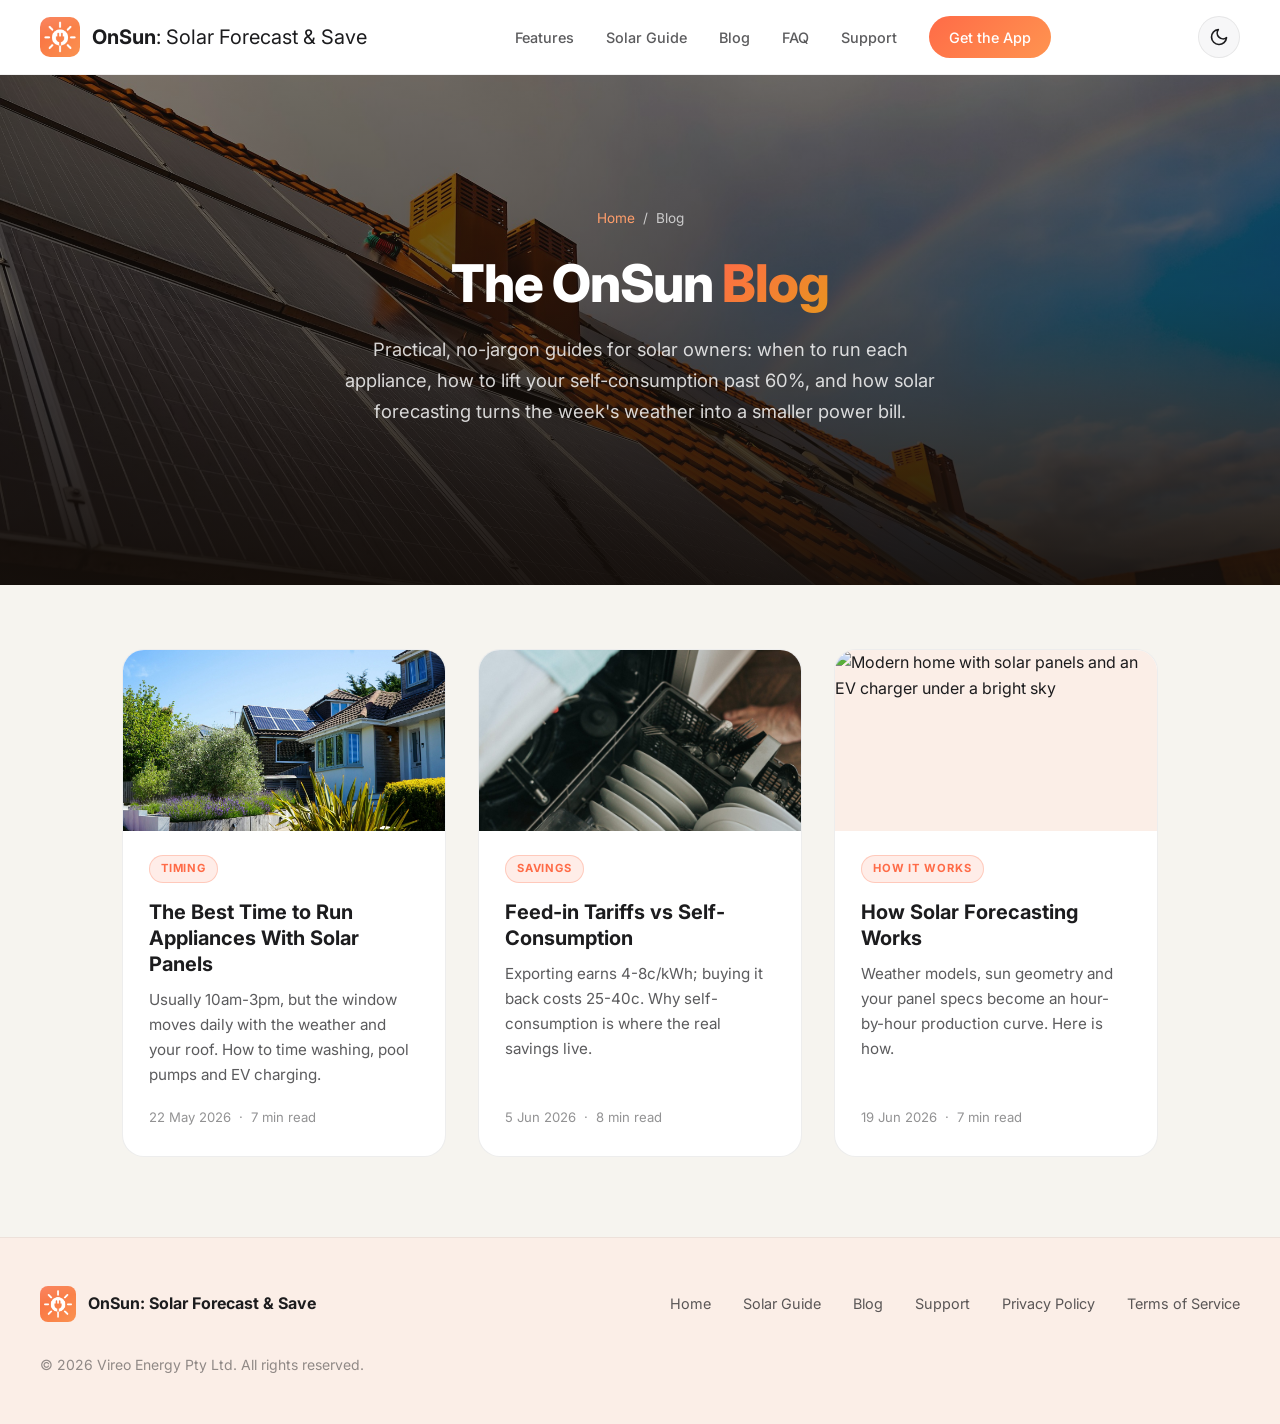
==== commit 1daa660a: "content: accuracy, SEO and AI-readability pass across homepage and blog - Honest free-tier wording (" ====
--- a/blog/index.html
+++ b/blog/index.html
@@ -62,29 +62,29 @@
       {
         "@type": "BlogPosting",
         "headline": "The Best Time to Run Appliances With Solar Panels",
-        "description": "Midday is the solar sweet spot, but the ideal window shifts every day. Here is how to time each appliance.",
+        "description": "Usually 10am-3pm, but the window moves daily with the weather and your roof. How to time washing, pool pumps and EV charging.",
         "url": "https://onsun.app/blog/best-time-to-run-appliances-with-solar.html",
         "image": "https://onsun.app/assets/og-best-time.jpg",
         "datePublished": "2026-05-22",
-        "author": { "@type": "Organization", "name": "Vireo Energy Pty Ltd" }
+        "author": { "@type": "Person", "name": "Dr Steven Percy" }
       },
       {
         "@type": "BlogPosting",
         "headline": "Feed-in Tariffs vs Self-Consumption",
-        "description": "Why using your own solar beats exporting it, and where your real savings come from.",
+        "description": "Exporting earns 4-8c/kWh; buying it back costs 25-40c. Why self-consumption is where the real savings live.",
         "url": "https://onsun.app/blog/feed-in-tariff-vs-self-consumption.html",
         "image": "https://onsun.app/assets/og-feed-in-tariff.jpg",
         "datePublished": "2026-06-05",
-        "author": { "@type": "Organization", "name": "Vireo Energy Pty Ltd" }
+        "author": { "@type": "Person", "name": "Dr Steven Percy" }
       },
       {
         "@type": "BlogPosting",
         "headline": "How Solar Forecasting Works",
-        "description": "Weather, satellite irradiance and your panel specs combine to predict your output. Here is how.",
+        "description": "Weather models, sun geometry and your panel specs become an hour-by-hour production curve. Here is how.",
         "url": "https://onsun.app/blog/how-solar-forecasting-works.html",
         "image": "https://onsun.app/assets/og-how-forecasting.jpg",
         "datePublished": "2026-06-19",
-        "author": { "@type": "Organization", "name": "Vireo Energy Pty Ltd" }
+        "author": { "@type": "Person", "name": "Dr Steven Percy" }
       }
     ]
   }
@@ -154,7 +154,7 @@
       </div>
       <h1>The OnSun <span>Blog</span></h1>
       <p class="lead">
-        Practical, no-jargon guides to getting more out of your rooftop solar: how to boost self-consumption, when to run each appliance for maximum free energy, how solar forecasting actually works, and how to turn all of it into a smaller power bill.
+        Practical, no-jargon guides for solar owners: when to run each appliance, how to lift your self-consumption past 60%, and how solar forecasting turns the week's weather into a smaller power bill.
       </p>
     </div>
   </section>
@@ -167,7 +167,7 @@
         <div class="blog-card-body">
           <span class="blog-card-tag">Timing</span>
           <h2 class="blog-card-title">The Best Time to Run Appliances With Solar Panels</h2>
-          <p class="blog-card-excerpt">Midday is the solar sweet spot, but the ideal window shifts every day. Here is how to time each appliance.</p>
+          <p class="blog-card-excerpt">Usually 10am-3pm, but the window moves daily with the weather and your roof. How to time washing, pool pumps and EV charging.</p>
           <div class="blog-card-meta"><time datetime="2026-05-22">22 May 2026</time><span aria-hidden="true">·</span><span>7 min read</span></div>
         </div>
       </a>
@@ -177,7 +177,7 @@
         <div class="blog-card-body">
           <span class="blog-card-tag">Savings</span>
           <h2 class="blog-card-title">Feed-in Tariffs vs Self-Consumption</h2>
-          <p class="blog-card-excerpt">Why using your own solar beats exporting it, and where your real savings come from.</p>
+          <p class="blog-card-excerpt">Exporting earns 4-8c/kWh; buying it back costs 25-40c. Why self-consumption is where the real savings live.</p>
           <div class="blog-card-meta"><time datetime="2026-06-05">5 Jun 2026</time><span aria-hidden="true">·</span><span>8 min read</span></div>
         </div>
       </a>
@@ -187,7 +187,7 @@
         <div class="blog-card-body">
           <span class="blog-card-tag">How it works</span>
           <h2 class="blog-card-title">How Solar Forecasting Works</h2>
-          <p class="blog-card-excerpt">Weather, satellite irradiance and your panel specs combine to predict your output. Here is how.</p>
+          <p class="blog-card-excerpt">Weather models, sun geometry and your panel specs become an hour-by-hour production curve. Here is how.</p>
           <div class="blog-card-meta"><time datetime="2026-06-19">19 Jun 2026</time><span aria-hidden="true">·</span><span>7 min read</span></div>
         </div>
       </a>
--- a/assets/css/onsun.css
+++ b/assets/css/onsun.css
@@ -910,6 +910,12 @@
 .wrap td { color: var(--text-secondary); }
 .wrap tbody tr:nth-child(even) td { background: var(--surface-soft); }
 
+.article table { width: 100%; border-collapse: collapse; margin: 1.75rem 0; font-size: 0.95rem; }
+.article th, .article td { text-align: left; padding: 0.85rem 1rem; border: 1px solid var(--border); vertical-align: top; }
+.article th { background: var(--surface-soft); font-weight: 600; color: var(--text-primary); }
+.article td { color: var(--text-secondary); }
+.article tbody tr:nth-child(even) td { background: var(--surface-soft); }
+
 .contact-btn {
   display: inline-flex; align-items: center; gap: 0.5rem; margin-top: 0.75rem;
   padding: 0.75rem 1.5rem; background: var(--gradient-accent);
@@ -972,7 +978,7 @@
   .app-callout { flex-direction: column; text-align: center; }
   .blog-section { padding: 3rem 1.5rem 4rem; }
   .wrap { padding: 6.5rem 1.5rem 3rem; }
-  .wrap table { display: block; overflow-x: auto; white-space: nowrap; }
+  .wrap table, .article table { display: block; overflow-x: auto; white-space: nowrap; }
 }
 
 /* --------------------------------------------------------------------------
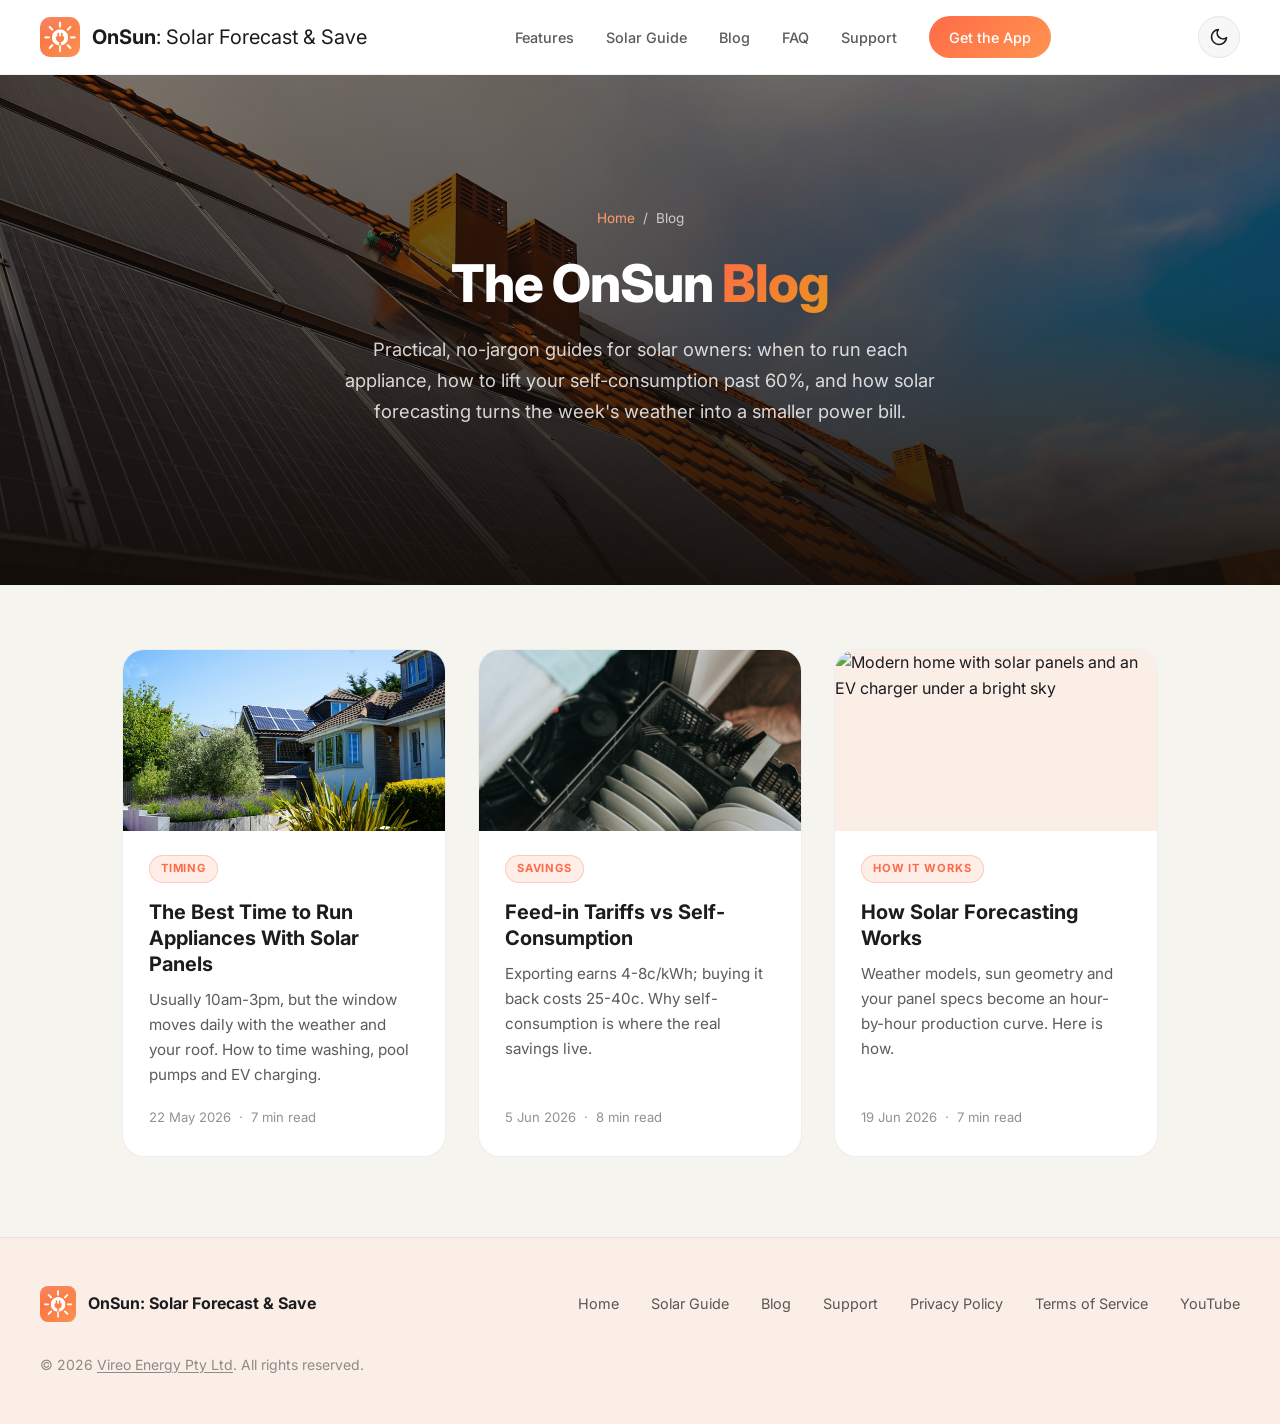
==== commit f54a8366: "feat: link to Vireo Energy (vireo.energy) sitewide + parentOrganization schema Footer copyright now " ====
--- a/blog/index.html
+++ b/blog/index.html
@@ -209,8 +209,9 @@
         <a href="../support.html">Support</a>
         <a href="../privacy-policy.html">Privacy Policy</a>
         <a href="../terms-of-service.html">Terms of Service</a>
-      </div>
-      <div class="footer-copyright">&copy; 2026 Vireo Energy Pty Ltd. All rights reserved.</div>
+        <a href="https://www.youtube.com/@Use-Solar" target="_blank" rel="noopener">YouTube</a>
+      </div>
+      <div class="footer-copyright">&copy; 2026 <a href="https://www.vireo.energy/">Vireo Energy Pty Ltd</a>. All rights reserved.</div>
     </div>
   </footer>
 
--- a/assets/css/onsun.css
+++ b/assets/css/onsun.css
@@ -663,6 +663,7 @@
 .footer-links a { color: var(--text-secondary); text-decoration: none; font-size: 0.9rem; transition: color 0.3s ease; }
 .footer-links a:hover { color: var(--coral); }
 .footer-copyright { color: var(--text-muted); font-size: 0.875rem; }
+.footer-copyright a { color: inherit; text-decoration: underline; text-underline-offset: 2px; }
 
 /* --------------------------------------------------------------------------
    16. Guide hero (support / solar-guide / blog over photo)
